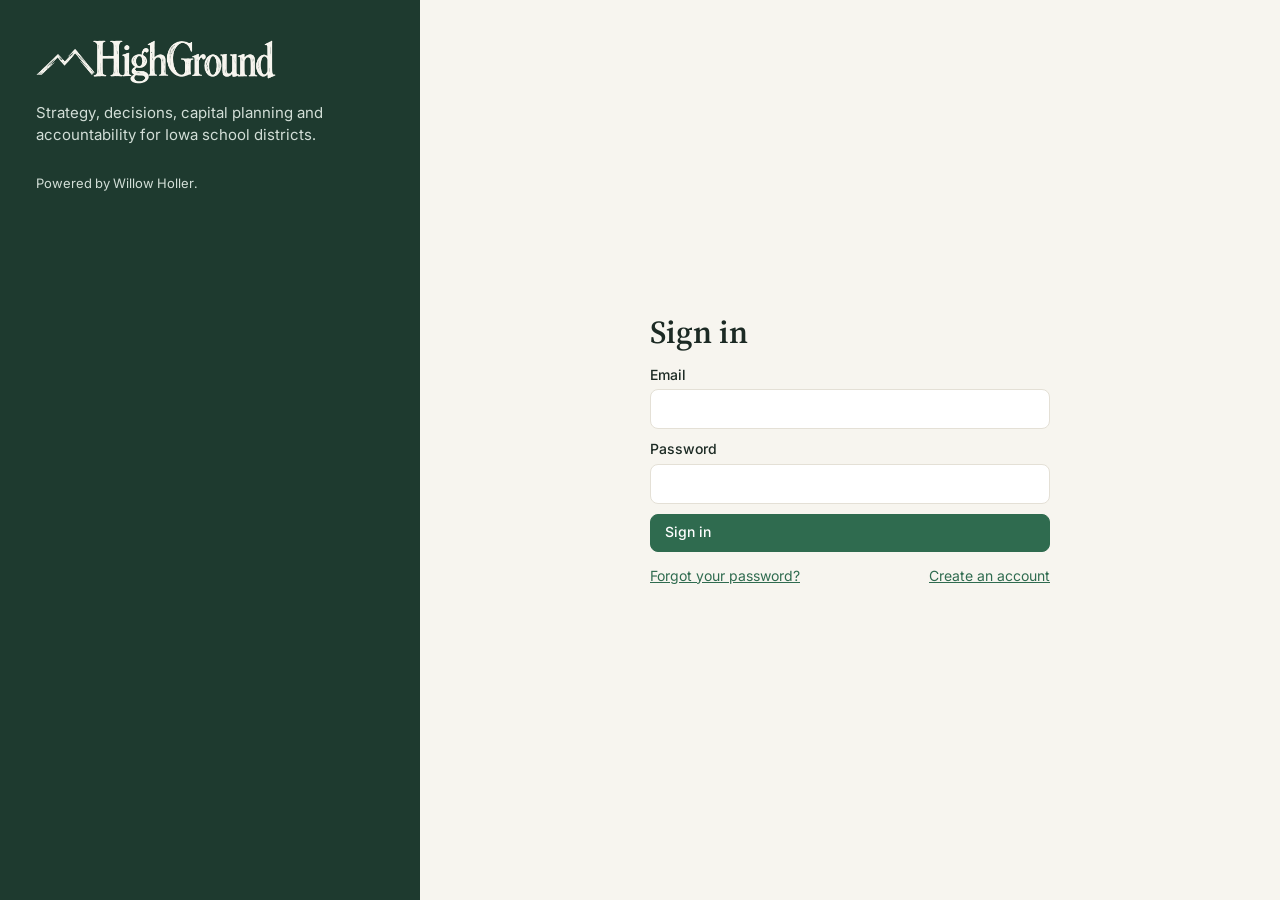
==== index.html @ 96d64010 "Add files via upload" ====
<!doctype html>
<html lang="en">
<head>
  <meta charset="utf-8">
  <meta name="viewport" content="width=device-width, initial-scale=1">
  <title>HighGround</title>
  <meta name="description" content="Strategy, decisions, capital planning and accountability for Iowa school districts.">
  <link rel="icon" href="highground-icon.png" type="image/png">
  <link rel="apple-touch-icon" href="highground-icon.png">
  <link rel="preconnect" href="https://fonts.googleapis.com">
  <link rel="preconnect" href="https://fonts.gstatic.com" crossorigin>
  <link href="https://fonts.googleapis.com/css2?family=Source+Serif+4:opsz,wght@8..60,500;8..60,600&family=Inter:wght@400;500;600;700&display=swap" rel="stylesheet">
  <link rel="stylesheet" href="styles.css">
</head>
<body>
  <div id="app"><p style="padding:32px">Loading HighGround…</p></div>
  <div id="toasts" aria-live="polite"></div>
  <noscript><p style="padding:32px">HighGround needs JavaScript turned on.</p></noscript>
  <script src="config.js"></script>
  <script src="api.js"></script>
  <script src="engine.js"></script>
  <script src="capital.js"></script>
  <script src="tax.js"></script>
  <script src="demo_data.js"></script>
  <script src="uploads.js"></script>
  <script src="gl.js"></script>
  <script src="actuals.js"></script>
  <script src="budget.js"></script>
  <script src="compare.js"></script>
  <script src="ranking.js"></script>
  <script src="direction.js"></script>
  <script src="report.js"></script>
  <script src="packet.js"></script>
  <script src="app.js"></script>
</body>
</html>
---- styles.css ----
/* HighGround — styles. Tokens follow the HighGround prototypes (04-ux). */
:root{
  --rail:#1E3A2F; --rail-active:#2E5343; --rail-text:#D2DED7;
  --page:#F7F5EF; --card:#FFFFFF; --border:#E4E0D6;
  --text:#1C2A24; --muted:#5A6660;
  --gold:#C9A24A; --action:#2F6B4F; --action-dark:#1E4A36;
  --gap:#B42318; --caution:#B54708; --caution-bg:#FFF6EA; --live:#2F6B4F; --live-bg:#EEF5F0;
  --serif:'Source Serif 4', Georgia, 'Times New Roman', serif;
  --sans:'Inter', system-ui, -apple-system, 'Segoe UI', Roboto, sans-serif;
}
*{box-sizing:border-box}
[hidden]{display:none !important}
html,body{height:100%}
body{margin:0;font-family:var(--sans);font-size:15px;line-height:1.45;color:var(--text);background:var(--page);font-feature-settings:"tnum" 1}
a{color:var(--action)} a:hover{color:var(--action-dark)}
h1,h2,h3{font-family:var(--serif);font-weight:600;margin:0}
h1{font-size:32px;line-height:1.15} h2{font-size:22px} h3{font-size:18px}
p{margin:0 0 10px;max-width:72ch}
:focus-visible{outline:3px solid var(--gold);outline-offset:2px}
button,input,select,textarea{font:inherit;color:inherit}
.muted{color:var(--muted)} .small{font-size:13px}

/* ---------- frame ---------- */
.frame{display:flex;min-height:100vh;background:linear-gradient(to right,var(--rail) 220px,var(--page) 220px)}
.rail{width:220px;flex-shrink:0;background:var(--rail);color:#E8EFEA;display:flex;flex-direction:column;gap:26px;padding:22px 12px;position:sticky;top:0;height:100vh}
.brand{display:flex;flex-direction:column;align-items:center;gap:4px;text-decoration:none}
.brand span{font-family:var(--serif);font-size:20px;font-weight:600;letter-spacing:.06em;color:#F7F5EF}
.nav{display:flex;flex-direction:column;gap:2px;font-size:14px}
.nav a{padding:9px 12px;border-radius:8px;color:var(--rail-text);text-decoration:none;display:flex;justify-content:space-between;align-items:center}
.nav a:hover{background:rgba(255,255,255,.06);color:#fff}
.nav a[aria-current="page"]{background:var(--rail-active);color:#fff;font-weight:600}
.nav .dot{width:7px;height:7px;border-radius:4px;background:var(--gold);opacity:.8}
.nav-foot{margin-top:auto}
.main{flex:1;min-width:0;display:flex;flex-direction:column}
.topbar{height:60px;display:flex;align-items:center;gap:12px;padding:0 32px;border-bottom:1px solid var(--border);background:var(--card);position:sticky;top:0;z-index:5}
.topbar .spacer{flex:1}
.chip{height:38px;padding:0 12px;border:1px solid var(--border);border-radius:8px;background:var(--card);display:flex;align-items:center;gap:8px;font-size:14px}
.chip{min-width:0}
.chip select{border:0;background:transparent;font-size:14px;max-width:260px;min-width:0;text-overflow:ellipsis}
.tile{width:22px;height:22px;border-radius:5px;color:#fff;font-size:10px;font-weight:700;display:flex;align-items:center;justify-content:center;flex-shrink:0}
a.avatar{text-decoration:none}
.avatar{width:34px;height:34px;border-radius:17px;background:var(--gold);color:var(--rail);display:flex;align-items:center;justify-content:center;font-weight:700;font-size:13px;border:0;cursor:pointer}
.content{padding:22px 32px 48px;display:flex;flex-direction:column;gap:16px;max-width:1200px}
.page-head{display:flex;align-items:flex-end;gap:16px;flex-wrap:wrap}
.page-head .lede{font-size:15px;color:var(--muted);margin-top:4px}
.page-head .right{margin-left:auto;display:flex;gap:10px;align-items:center}
.tabs{display:flex;gap:22px;border-bottom:1px solid var(--border);overflow-x:auto;overflow-y:hidden;scrollbar-width:none}
.tabs::-webkit-scrollbar{display:none}
.tabs a{padding:8px 0 10px;color:var(--muted);text-decoration:none;font-weight:500;white-space:nowrap;border-bottom:2px solid transparent;margin-bottom:-1px}
.tabs a[aria-current="page"]{color:var(--text);border-bottom-color:var(--rail);font-weight:600}

/* ---------- blocks ---------- */
.card{background:var(--card);border:1px solid var(--border);border-radius:12px;padding:18px 20px}
.card h2,.card h3{margin-bottom:8px}
.grid{display:grid;gap:14px;grid-template-columns:repeat(auto-fit,minmax(220px,1fr))}
.stat{font-family:var(--serif);font-size:30px;font-weight:600;line-height:1.1}
.row{display:flex;gap:10px;align-items:center;flex-wrap:wrap}
.stack{display:flex;flex-direction:column;gap:10px}

.badge{display:inline-flex;align-items:center;font-size:12px;font-weight:600;padding:2px 8px;border-radius:10px;border:1px solid;white-space:nowrap}
.badge.b-live{color:var(--live);border-color:var(--live);background:var(--live-bg)}
.badge.b-partial{color:#6B5A1E;border-color:var(--gold);background:#FBF5E6}
.badge.b-wip{color:var(--caution);border-color:var(--caution);background:var(--caution-bg)}

/* Work-in-progress panels: always visibly different from real content */
.wip{border:1.5px dashed var(--caution);background:var(--caution-bg);border-radius:12px;padding:16px 18px}
.wip h3{font-family:var(--sans);font-size:15px;font-weight:700;color:var(--caution);margin-bottom:6px}
.wip ul{margin:6px 0 0;padding-left:20px} .wip li{margin:3px 0}
.wip .uses{font-size:13px;color:var(--muted);margin-top:8px}

table.data{width:100%;border-collapse:collapse;font-size:14px}
table.data th{text-align:left;font-weight:600;color:var(--muted);font-size:13px;padding:8px 10px;border-bottom:1px solid var(--border)}
table.data td{padding:9px 10px;border-bottom:1px solid #EFEBE2;vertical-align:top}
table.data td.num,table.data th.num{text-align:right}
.scroll{overflow-x:auto;overflow-y:hidden}   /* sideways only: a 1–3px overflow must never add up/down arrows */
table.data select{height:32px;border:1px solid var(--border);border-radius:6px;padding:0 8px;background:#fff}
.empty{padding:18px;text-align:center;color:var(--muted)}

/* ---------- forms ---------- */
.btn{height:38px;padding:0 14px;border-radius:8px;border:1px solid var(--border);background:var(--card);cursor:pointer;font-size:14px;font-weight:500;display:inline-flex;align-items:center;gap:6px;text-decoration:none;color:var(--text)}
.btn:hover{border-color:#CFC9BB}
.btn.primary{background:var(--action);border-color:var(--action);color:#fff}
.btn.primary:hover{background:var(--action-dark)}
.btn.danger{color:var(--gap)}
.btn.small{height:30px;padding:0 10px;font-size:13px}
.btn[disabled]{opacity:.55;cursor:default}
.btn.notbuilt{border-style:dashed;color:var(--caution)}
label.field{display:flex;flex-direction:column;gap:4px;font-size:14px;font-weight:500}
.field input,.field select,.field textarea{height:40px;border:1px solid var(--border);border-radius:8px;padding:0 12px;background:#fff;font-weight:400}
.field textarea{height:auto;padding:10px 12px;min-height:80px}
.field .hint{font-weight:400;font-size:13px;color:var(--muted)}
form.stack{max-width:420px}
.inline-form{display:flex;gap:10px;flex-wrap:wrap;align-items:flex-end}
.inline-form .field{min-width:180px}

/* ---------- sign-in ---------- */
.auth{min-height:100vh;display:grid;grid-template-columns:minmax(280px,420px) 1fr}
.auth-side{background:var(--rail);color:#E8EFEA;padding:40px 36px;display:flex;flex-direction:column;gap:18px}
.auth-side p{color:var(--rail-text);max-width:34ch}
.auth-main{display:flex;align-items:center;justify-content:center;padding:32px}
.auth-card{width:100%;max-width:400px;display:flex;flex-direction:column;gap:14px}
.auth-card .links{display:flex;justify-content:space-between;font-size:14px}

/* ---------- messages ---------- */
.notice{border-radius:10px;padding:12px 14px;font-size:14px;border:1px solid var(--border);background:#fff}
.notice.error{border-color:#F1C5C0;background:#FEF3F2;color:var(--gap)}
.notice.ok{border-color:#BFD8C8;background:var(--live-bg);color:var(--action-dark)}
#toasts{position:fixed;right:18px;bottom:18px;display:flex;flex-direction:column;gap:8px;z-index:50;max-width:380px}
.toast{background:#fff;border:1px solid var(--border);border-left:5px solid var(--action);border-radius:10px;padding:12px 14px;box-shadow:0 6px 24px rgba(28,42,36,.12);font-size:14px}
.toast.error{border-left-color:var(--gap)}
.toast.notbuilt{border-left-color:var(--caution);background:var(--caution-bg)}
.toast b{display:block;margin-bottom:2px}

.demo-bar{background:#FBF5E6;border-bottom:1px solid var(--gold);color:#6B5A1E;font-size:13px;padding:6px 32px}

/* ---------- small screens ---------- */
@media (max-width: 820px){
  .frame{flex-direction:column;background:var(--page)}
  .rail{width:auto;height:auto;position:static;flex-direction:row;align-items:center;gap:12px;padding:10px 12px;overflow-x:auto;overflow-y:hidden;scrollbar-width:none}
  .rail::-webkit-scrollbar{display:none}
  .brand svg{display:none}
  .nav{flex-direction:row}
  .nav-foot{margin-top:0}
  .topbar{padding:0 14px;gap:8px}
  .topbar .notbuilt{display:none}
  .topbar .spacer{display:none}
  .chip{flex:1}
  .chip select{max-width:none;width:100%}
  .rail,.main{max-width:100vw}
  .content{padding:16px 14px 40px}
  .auth{grid-template-columns:1fr}
  .auth-side{display:none}
  h1{font-size:26px}
}
@media (prefers-reduced-motion: reduce){ *{scroll-behavior:auto!important} }

/* ---------- capital plan ---------- */
.cap-bar{justify-content:flex-start}
.tiles{grid-template-columns:repeat(auto-fit,minmax(170px,1fr))}
.tile-card .stat{font-size:26px;margin:2px 0}
.tile-card.gap{border-color:#E9C98A;background:#FDF6E7}
.tile-card.gap .stat{color:#8A5A00}
.legend{display:flex;gap:12px;flex-wrap:wrap;color:var(--muted)}
.legend i{display:inline-block;width:11px;height:11px;border-radius:2px;margin-right:5px;vertical-align:-1px}
.capchart{width:100%;min-width:560px;height:auto;display:block}
.capchart .b-lab{font:600 11px var(--sans);fill:var(--muted);text-anchor:middle}
.capchart .b-lab.warn{fill:var(--gap)}
.capchart .b-fy{font:500 11px var(--sans);fill:var(--muted);text-anchor:middle}
.b-funds{fill:#5B7FAE;background:#5B7FAE}
.b-boost{fill:#A0692A;background:#A0692A}
.b-fin{fill:#2F6B4F;background:#2F6B4F}
.b-camp{fill:#B42318;background:#B42318}
.b-over{fill:#E8A29B;background:#E8A29B}
.cap-grid{display:grid;gap:14px;grid-template-columns:minmax(0,1fr) minmax(0,1fr)}
.lever{display:flex;flex-direction:column;gap:4px;font-size:14px}
.lever span{display:flex;justify-content:space-between}
.lever input{width:100%;accent-color:var(--action)}
.ygrid{display:grid;gap:12px;grid-template-columns:repeat(auto-fill,minmax(250px,1fr))}
.ycard{padding:14px 16px}
.ycard h3{font-size:17px;margin:0}
.ycard.warn{border-color:#F1C5C0}
.gaptext{color:var(--gap);font-weight:600}
.ylist{list-style:none;margin:10px 0 0;padding:0;display:flex;flex-direction:column;gap:8px;font-size:14px}
.ylist li{display:flex;justify-content:space-between;gap:10px;border-top:1px solid #EFEBE2;padding-top:8px}
.ylist .ok{color:var(--action);font-size:12px;margin-left:4px}
.chips{display:inline-flex;gap:4px;flex-wrap:wrap;margin-left:4px}
.fchip{font-size:11px;font-weight:600;padding:1px 6px;border-radius:8px;color:#fff;white-space:nowrap}
.f-save{background:#3E6190}.f-ppel{background:#2F6B4F}.f-vppel{background:#6A4C93}.f-grants{background:#8A6D1E}.f-boost{background:#A0692A}.f-camp{background:#B42318}
@media (max-width: 820px){ .cap-grid{grid-template-columns:1fr} }

/* ---------- starting numbers ---------- */
form.stack.setup{max-width:none}
.setup .fgrid{display:grid;gap:12px 16px;grid-template-columns:repeat(auto-fill,minmax(230px,1fr));align-items:start}
.setup .fgrid > label.row{align-self:center}
table.debt input,table.debt select{height:34px;border:1px solid var(--border);border-radius:6px;padding:0 8px;background:#fff;width:100%;min-width:90px}
input:disabled,select:disabled{background:#F4F2EC;color:var(--muted)}

.notice.warn{border-color:#F3D9A4;background:#FFF8E8;color:#6B4A00}

/* ---------- dialogs and the project editor ---------- */
.modal-back{position:fixed;inset:0;background:rgba(28,42,36,.45);display:flex;align-items:flex-start;justify-content:center;padding:40px 16px;overflow-y:auto;z-index:40}
.modal{background:var(--card);border-radius:14px;padding:22px 24px;width:100%;max-width:980px;box-shadow:0 20px 60px rgba(0,0,0,.25)}
.modal form.stack{max-width:none}
.modal .fgrid{display:grid;gap:12px 16px;grid-template-columns:repeat(auto-fill,minmax(210px,1fr))}
table.phases input,table.phases select{height:34px;border:1px solid var(--border);border-radius:6px;padding:0 8px;background:#fff}
table.phases td{vertical-align:middle}
table.phases input[name=cost],table.phases input[name=actual]{width:120px}
[data-srcs]{display:flex;flex-direction:column;gap:4px;margin-bottom:4px;min-width:260px}
.src{display:flex;align-items:center;gap:6px}
.src input[name=pct]{width:64px}
[data-srcs]:not(.multi) [data-action=removeFund]{visibility:hidden}
table.phases input[name=label]{width:170px}
.addto{border-top:1px solid var(--border);padding-top:14px;margin-top:4px}
table.phases input[name=actual]{display:block;margin-top:4px}
.ylist a{color:var(--text);text-decoration:underline;text-decoration-color:#C9C3B5;text-underline-offset:3px}
.ylist a:hover{text-decoration-color:var(--action)}

.fundcard h3{margin-bottom:4px}
.fundcard p.small{max-width:90ch}

/* ---------- scenario comparison ---------- */
table.cmp th[scope=row]{text-align:left;font-weight:500;color:var(--text);white-space:nowrap}
table.cmp tr.strong th,table.cmp tr.strong td{background:#FBF7EE}
table.cmp td.asks{text-align:left;min-width:220px;font-size:13px}
table.cmp td.asks ul{margin:0;padding-left:16px}
table.cmp td.asks li{margin:2px 0}

/* ---------- initiatives ---------- */
.pipeline{display:flex;gap:6px;flex-wrap:wrap}
.pipe{border:1px solid var(--border);background:var(--card);border-radius:18px;padding:6px 12px;font-size:13px;cursor:pointer;color:var(--text)}
.pipe b{margin-left:4px}
.pipe.on{background:var(--rail);border-color:var(--rail);color:#fff}
.st{font-size:12px;font-weight:600;padding:2px 8px;border-radius:10px;border:1px solid var(--border);white-space:nowrap}
.st-approved,.st-underway{color:var(--action);border-color:#BFD8C8;background:var(--live-bg)}
.st-done{color:#fff;background:var(--action);border-color:var(--action)}
.st-deferred,.st-declined{color:var(--muted);background:#F1EFEA}
.st-idea,.st-proposed,.st-analysis{color:#6B5A1E;border-color:#E6D7A8;background:#FBF5E6}
table.phases select{max-width:160px}

/* ---------- logos ---------- */
.logo-img{display:block;height:auto}
.rail .logo-img{width:170px;max-width:100%}
.brand{align-items:center}
.auth-brand{align-items:flex-start}
.auth-brand .logo-img{width:240px}
.pub-brand{flex-direction:row;align-items:center;gap:12px}
.pub-brand .logo-img{width:180px}
.pub-brand > span.small{color:var(--muted);font-family:var(--sans);font-size:13px;font-weight:400;letter-spacing:0}
@media (max-width: 820px){ .rail .brand{flex-shrink:0} .rail .logo-img{width:112px} .pub-brand .small{display:none} }

.costs-box{border-top:1px solid var(--border);padding-top:14px;display:flex;flex-direction:column;gap:12px}

/* ---------- ranking ---------- */
table.ranktable tr.below td{background:#FBF8F2}
table.ranktable tr.fline td{background:#FDECEA;color:var(--gap);font-weight:700;text-align:center;border-top:2px solid var(--gap);border-bottom:2px solid var(--gap);font-size:13px}
table.ranktable td.moves{white-space:nowrap}
table.ranktable td.moves .btn{min-width:30px;justify-content:center;margin-left:2px}
table.ranktable select{max-width:150px}
ul.flags{margin:6px 0;padding-left:20px} ul.flags li{margin:4px 0}

/* ---------- starting-number checks ---------- */
.card.checks{border-left:4px solid #C9A24A;background:#FFFCF4}
.card.checks ul{margin:6px 0;padding-left:20px}
.card.checks li{margin:5px 0}
.card.checks ul.warn li{color:#6B4A00}
.card.checks ul.tip li{color:var(--muted)}

/* ---------- capital plan filters and table ---------- */
.capfilters{gap:10px;align-items:center;margin:4px 0 2px}
.seg{display:inline-flex}
.seg .btn{border-radius:0}
.seg .btn:first-child{border-radius:8px 0 0 8px}
.seg .btn:last-child{border-radius:0 8px 8px 0;margin-left:-1px}
.seg .btn.on{background:var(--rail);color:#fff;border-color:var(--rail)}
.capsearch{height:38px;border:1px solid var(--border);border-radius:8px;padding:0 10px;min-width:200px;background:#fff;font:inherit}
table.captable td{vertical-align:top}
table.captable tfoot th{border-top:2px solid var(--text);text-align:left}
table.captable tfoot th.num{text-align:right}

/* ---------- district logo ---------- */
.tile.logo{background:#fff;border:1px solid var(--border);padding:2px;overflow:hidden}
.tile.logo img{width:100%;height:100%;object-fit:contain;display:block}
.tile.big{width:64px;height:64px;font-size:22px;border-radius:12px}
.logo-preview{width:96px;height:96px;object-fit:contain;border:1px solid var(--border);border-radius:12px;background:#fff;padding:6px}
.pub-dlogo{height:40px;width:auto;max-width:120px;object-fit:contain;margin-right:6px}

table.glmap select{max-width:150px}
table.glmap code{font-size:12px;white-space:nowrap}
details summary{cursor:pointer;font-weight:600;margin-top:10px}
details.glgroup{border:1px solid var(--border);border-radius:8px;padding:6px 12px;margin:8px 0;background:#fff}
details.glgroup summary{margin:4px 0}

table.pitable tr.pidetail > td{background:#FBF9F4}
table.pitable input[type=date]{height:32px}
table.pitable input[name=actual]{width:110px;height:32px}

/* ---------- budget vs. actual ---------- */
.ubar{display:inline-block;position:relative;width:120px;height:8px;background:#ECE8DD;border-radius:4px;vertical-align:middle;margin-top:6px}
.ubar i{position:absolute;left:0;top:0;bottom:0;background:var(--action);border-radius:4px}
.ubar i.hot{background:#C27A00}
.ubar b{position:absolute;top:-3px;width:2px;height:14px;background:var(--text)}
table.batable td{vertical-align:middle}

/* ---------- board report, on screen and printed ---------- */
.report{display:flex;flex-direction:column;gap:14px}
.report .rhead h2{margin:2px 0}
.report ul{margin:6px 0;padding-left:20px}
.report li{margin:4px 0}
@media print{
  .rail,.topbar,.tabs,.page-head,.noprint,#toasts{display:none !important}
  body,.main,.content{background:#fff !important}
  .card{box-shadow:none !important;break-inside:avoid;border-color:#ccc}
  .report{gap:8px}
  .scroll{overflow:visible}
  a{color:inherit;text-decoration:none}
}

/* ---------- community page ---------- */
.pubhead{display:flex;align-items:center;gap:16px;background:var(--card);border:1px solid var(--border);border-radius:12px;padding:18px 20px}
.pubhead h1{margin:0}
.pub-dlogo-lg{height:64px;width:auto;border-radius:8px}
.pub-mono{display:inline-flex;align-items:center;justify-content:center;width:56px;height:56px;border-radius:12px;color:#fff;font-weight:700;font-size:18px;flex-shrink:0}
.pubnote p{margin:0 0 8px;font-size:16px}
.pubpreview{border:1px dashed var(--border);border-radius:12px;padding:14px;background:var(--bg);max-height:70vh;overflow:auto}

/* ---------- direction ---------- */
.prio .pgrid{display:grid;grid-template-columns:repeat(auto-fit,minmax(220px,1fr));gap:16px;margin-top:6px}
.prio ul{margin:4px 0;padding-left:18px}.prio li{margin:3px 0}
.st-declined-red{color:#fff;background:#B42318;border-color:#B42318}
.st-owed{color:#8A5A00;background:#FDF6E7;border-color:#E9C98A}
.spark{vertical-align:middle;margin-left:6px}
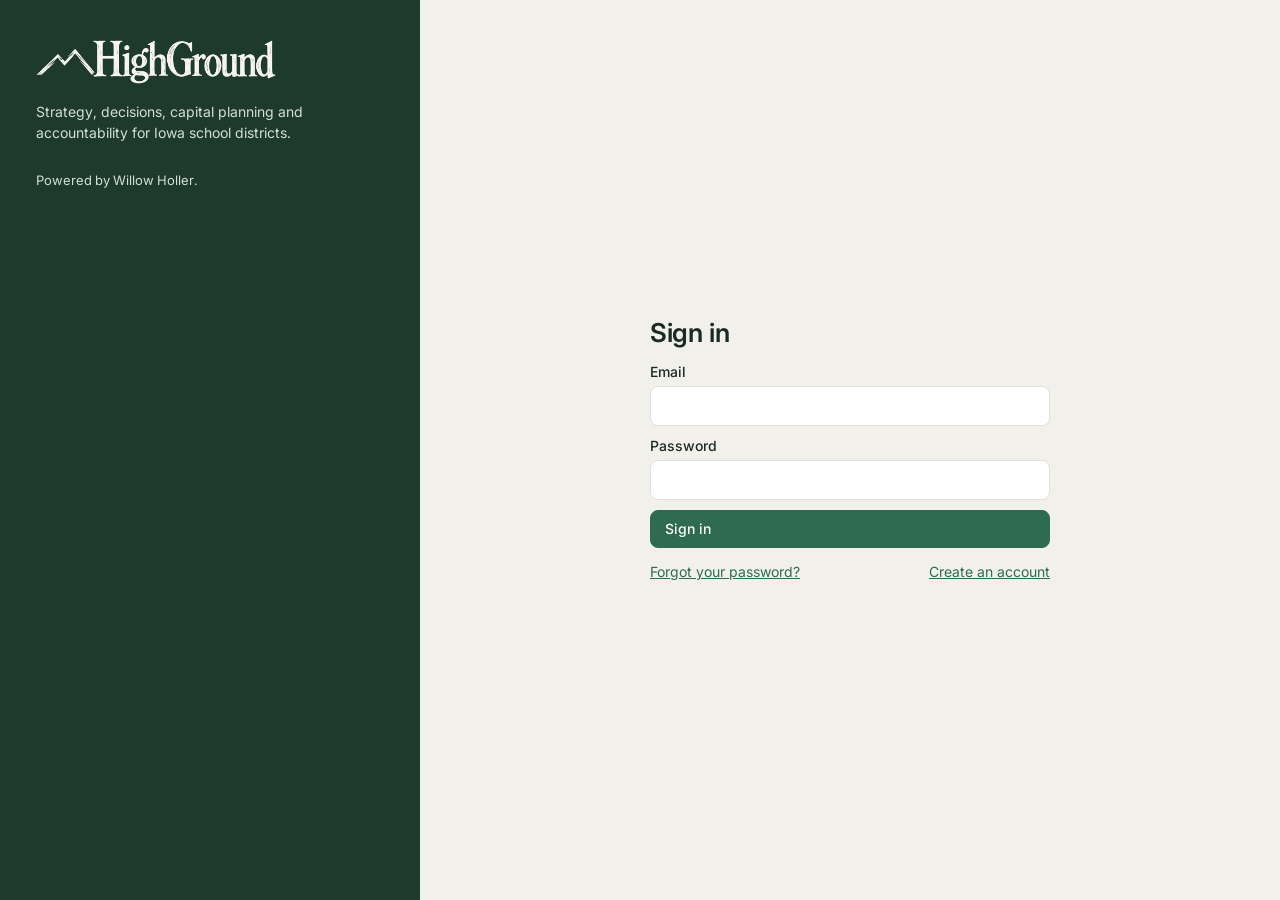
==== commit c9e5bd22: "Add files via upload" ====
--- a/index.html
+++ b/index.html
@@ -6,7 +6,12 @@
   <title>HighGround</title>
   <meta name="description" content="Strategy, decisions, capital planning and accountability for Iowa school districts.">
   <link rel="icon" href="highground-icon.png" type="image/png">
-  <link rel="apple-touch-icon" href="highground-icon.png">
+  <!-- its own home-screen app: the HighGround mark and name, separate from willowholler.com -->
+  <link rel="apple-touch-icon" href="apple-touch-icon.png">
+  <link rel="manifest" href="manifest.webmanifest">
+  <meta name="apple-mobile-web-app-title" content="HighGround">
+  <meta name="application-name" content="HighGround">
+  <meta name="theme-color" content="#1E3A2F">
   <link rel="preconnect" href="https://fonts.googleapis.com">
   <link rel="preconnect" href="https://fonts.gstatic.com" crossorigin>
   <link href="https://fonts.googleapis.com/css2?family=Source+Serif+4:opsz,wght@8..60,500;8..60,600&family=Inter:wght@400;500;600;700&display=swap" rel="stylesheet">
@@ -28,9 +33,15 @@
   <script src="budget.js"></script>
   <script src="compare.js"></script>
   <script src="ranking.js"></script>
+  <script src="suggest.js"></script>
+  <script src="schedule.js"></script>
   <script src="direction.js"></script>
+  <script src="gf.js"></script>
   <script src="report.js"></script>
   <script src="packet.js"></script>
+  <script src="peers.js"></script>
+  <script src="register.js"></script>
+  <script src="plan.js"></script>
   <script src="app.js"></script>
 </body>
 </html>
--- a/styles.css
+++ b/styles.css
@@ -1,65 +1,154 @@
+html{-webkit-text-size-adjust:100%;text-size-adjust:100%}
 /* HighGround — styles. Tokens follow the HighGround prototypes (04-ux). */
 :root{
   --rail:#1E3A2F; --rail-active:#2E5343; --rail-text:#D2DED7;
-  --page:#F7F5EF; --card:#FFFFFF; --border:#E4E0D6;
+  --page:#F1F0EB; --card:#FFFFFF; --border:#E3E1DA; --side:#F8F7F3; --hover:#ECEDE8; --sel:#E5E9E5; --line:#EEECE6;
+  --a-home:#1E3A2F; --a-plan:#3D6787; --a-money:#2F6B4F; --a-track:#A97F22; --a-share:#7D5A78; --a-settings:#6B7570; --a-help:#6B7570; --a-set:#6B7570;
   --text:#1C2A24; --muted:#5A6660;
   --gold:#C9A24A; --action:#2F6B4F; --action-dark:#1E4A36;
-  --gap:#B42318; --caution:#B54708; --caution-bg:#FFF6EA; --live:#2F6B4F; --live-bg:#EEF5F0;
+  --gap:#B42318; --caution:#C2410C; --caution-bg:#FFF7ED; --live:#2F6B4F; --live-bg:#EEF5F0;
   --serif:'Source Serif 4', Georgia, 'Times New Roman', serif;
   --sans:'Inter', system-ui, -apple-system, 'Segoe UI', Roboto, sans-serif;
 }
 *{box-sizing:border-box}
 [hidden]{display:none !important}
 html,body{height:100%}
-body{margin:0;font-family:var(--sans);font-size:15px;line-height:1.45;color:var(--text);background:var(--page);font-feature-settings:"tnum" 1}
+body{margin:0;font-family:var(--sans);font-size:14px;line-height:1.45;color:var(--text);background:var(--page);font-feature-settings:"tnum" 1}
 a{color:var(--action)} a:hover{color:var(--action-dark)}
-h1,h2,h3{font-family:var(--serif);font-weight:600;margin:0}
-h1{font-size:32px;line-height:1.15} h2{font-size:22px} h3{font-size:18px}
-p{margin:0 0 10px;max-width:72ch}
+h1,h2,h3{font-family:var(--sans);font-weight:600;letter-spacing:-.012em;margin:0}
+h1{font-size:26px;line-height:1.15} h2{font-size:18px} h3{font-size:15.5px}
+p{margin:0 0 10px}
 :focus-visible{outline:3px solid var(--gold);outline-offset:2px}
 button,input,select,textarea{font:inherit;color:inherit}
 .muted{color:var(--muted)} .small{font-size:13px}
 
-/* ---------- frame ---------- */
-.frame{display:flex;min-height:100vh;background:linear-gradient(to right,var(--rail) 220px,var(--page) 220px)}
-.rail{width:220px;flex-shrink:0;background:var(--rail);color:#E8EFEA;display:flex;flex-direction:column;gap:26px;padding:22px 12px;position:sticky;top:0;height:100vh}
-.brand{display:flex;flex-direction:column;align-items:center;gap:4px;text-decoration:none}
-.brand span{font-family:var(--serif);font-size:20px;font-weight:600;letter-spacing:.06em;color:#F7F5EF}
-.nav{display:flex;flex-direction:column;gap:2px;font-size:14px}
-.nav a{padding:9px 12px;border-radius:8px;color:var(--rail-text);text-decoration:none;display:flex;justify-content:space-between;align-items:center}
-.nav a:hover{background:rgba(255,255,255,.06);color:#fff}
-.nav a[aria-current="page"]{background:var(--rail-active);color:#fff;font-weight:600}
-.nav .dot{width:7px;height:7px;border-radius:4px;background:var(--gold);opacity:.8}
-.nav-foot{margin-top:auto}
-.main{flex:1;min-width:0;display:flex;flex-direction:column}
-.topbar{height:60px;display:flex;align-items:center;gap:12px;padding:0 32px;border-bottom:1px solid var(--border);background:var(--card);position:sticky;top:0;z-index:5}
-.topbar .spacer{flex:1}
-.chip{height:38px;padding:0 12px;border:1px solid var(--border);border-radius:8px;background:var(--card);display:flex;align-items:center;gap:8px;font-size:14px}
-.chip{min-width:0}
+/* ---------- frame: dark green top bar, light side menu (Home + four areas, each with its colour), page on warm grey ---------- */
+.frame{display:grid;grid-template-columns:232px minmax(0,1fr);grid-template-rows:62px minmax(0,1fr);min-height:calc(100vh / var(--z, 1));zoom:var(--z, 1);background:linear-gradient(to right,var(--side) 231px,var(--border) 231px,var(--border) 232px,var(--page) 232px)}
+.frame>.topbar{grid-column:1/-1;grid-row:1;position:sticky;top:0;z-index:30;height:62px;display:flex;align-items:center;gap:10px;padding:0 16px 0 12px;background:var(--rail);color:#F3EFE4;border:0}
+.frame>.topbar .spacer{flex:1}
+.frame>.topbar .brand{display:flex;align-items:center;flex-direction:row;padding:0 10px 0 4px;width:180px;flex-shrink:0}
+.frame>.topbar .brand .logo-img{width:136px}
+.panelbtn,.helpbtn{border:0;background:transparent;width:34px;height:34px;border-radius:7px;color:var(--rail-text);display:inline-grid;place-items:center;cursor:pointer;flex-shrink:0}
+.panelbtn:hover,.helpbtn:hover{background:rgba(255,255,255,.09);color:#fff}
+.frame>.topbar .demo-bar{background:var(--gold);color:#2B1F05;border:0;border-radius:5px;padding:3px 8px;font-size:12px;font-weight:600;white-space:nowrap}
+.rail{grid-column:1;grid-row:2;position:sticky;top:62px;height:calc(100vh / var(--z, 1) - 62px);background:var(--side);border-right:1px solid var(--border);color:var(--text);overflow-y:auto;overflow-x:hidden}
+.rail-menu{display:flex;flex-direction:column;gap:6px;min-height:100%;padding:10px 8px 8px}
+.org{display:flex;align-items:center;gap:8px;padding:4px 6px 10px;flex-wrap:wrap;border-bottom:1px solid var(--border);margin-bottom:4px}
+.org .tile{width:28px;height:28px;border-radius:7px;font-size:11px}
+.org-tx{display:flex;flex-direction:column;min-width:0;flex:1}
+.org-tx b{font-size:13.5px;font-weight:600;line-height:1.25;overflow:hidden;text-overflow:ellipsis;white-space:nowrap}
+.org-tx small{font-size:12px;color:var(--muted)}
+.org.lg{display:block;text-align:center;padding:14px 6px 12px}
+.org.lg .org-switch{display:block;margin-top:14px}
+.org>*{min-width:0}
+/* any shape fits: a wide wordmark fills the width (up to 64px tall), a square badge or tall crest stands up to 72px tall */
+.org-logo{display:block;width:auto;height:auto;max-width:100%;max-height:72px;object-fit:contain;margin:0 auto}
+
+.org.lg .rm{display:none}
+.org-switch{width:100%}
+.org-switch select{width:100%;height:28px;border:1px solid var(--border);border-radius:6px;background:var(--card);font-size:13px;padding:0 6px;color:var(--muted);cursor:pointer}
+.nav{display:flex;flex-direction:column;gap:1px;font-size:14px}
+.nav .lbl{font-size:11.5px;font-weight:500;color:var(--muted);padding:6px 8px 2px}
+.nav a{color:inherit;text-decoration:none}
+.it{display:flex;align-items:center;gap:10px;height:32px;padding:0 8px;border-radius:7px;color:var(--muted)!important;font-size:14px;text-decoration:none;--ac:var(--a-set)}
+.it:hover{background:var(--hover);color:var(--text)!important}
+.it .sq{width:22px;height:22px;border-radius:6px;display:grid;place-items:center;color:var(--ac);flex-shrink:0}
+.it.on{color:var(--text)!important;font-weight:600}
+.it.on .sq{background:var(--ac);color:#fff}
+.it .chev{margin-left:auto;color:var(--muted);display:grid;transition:transform .15s}
+.grp.open>.it .chev{transform:rotate(90deg)}
+.grp.hot>.it{background:var(--hover);color:var(--text)!important}
+.it .tx{min-width:0;overflow:hidden;text-overflow:ellipsis;white-space:nowrap}
+[data-area=home]{--ac:var(--a-home)} [data-area=plan]{--ac:var(--a-plan)} [data-area=money]{--ac:var(--a-money)} [data-area=track]{--ac:var(--a-track)}
+[data-area=share]{--ac:var(--a-share)} [data-area=settings],[data-area=help],[data-area=set],[data-area=staff]{--ac:var(--a-set)}
+.kids{display:none;margin:1px 0 4px 18px;padding-left:12px;border-left:1px solid var(--border)}
+.grp.open .kids{display:block}
+.kids a{display:flex;align-items:center;min-height:28px;padding:0 8px;border-radius:6px;color:var(--muted);font-size:13.5px}
+.kids a:hover{background:var(--hover);color:var(--text)}
+.kids a[aria-current="page"]{background:var(--sel);color:var(--text);font-weight:600}
+.nav-foot{margin-top:auto;border-top:1px solid var(--border);padding-top:6px}
+.userbox{position:relative;border-top:1px solid var(--border);margin-top:4px;padding-top:4px}
+.user{display:flex;align-items:center;gap:10px;width:100%;padding:6px 8px;border:0;border-radius:8px;background:transparent;text-align:left;cursor:pointer;font:inherit;color:var(--text)}
+.user:hover{background:var(--hover)}
+.user .avatar{width:26px;height:26px;border-radius:50%;font-size:11px;flex-shrink:0}
+.user .tx{flex:1;min-width:0;display:flex;flex-direction:column}
+.user b{font-weight:500;font-size:13.5px;overflow:hidden;text-overflow:ellipsis;white-space:nowrap}
+.user small{font-size:11.5px;color:var(--muted)}
+.user .chev{color:var(--muted);display:grid}
+.umenu{position:absolute;left:4px;right:4px;bottom:calc(100% + 6px);z-index:40;background:var(--card);border:1px solid var(--border);border-radius:10px;box-shadow:0 12px 32px rgba(16,24,20,.16);padding:6px}
+.umenu .uh{padding:8px 10px 10px;border-bottom:1px solid var(--border);margin-bottom:6px;display:flex;flex-direction:column}
+.umenu .uh small{color:var(--muted);font-size:12px;overflow:hidden;text-overflow:ellipsis}
+.umenu a,.umenu button{display:flex;align-items:center;gap:10px;width:100%;min-height:36px;padding:0 10px;border:0;border-radius:6px;background:transparent;font:inherit;font-size:14px;color:var(--text);text-decoration:none;text-align:left;cursor:pointer;white-space:nowrap}
+.umenu a:hover,.umenu button:hover{background:var(--hover)}
+.umenu button small{margin-left:auto;font-size:11.5px;color:var(--muted)}
+.umenu hr{border:0;border-top:1px solid var(--border);margin:6px 0}
+.menu-btn{display:none}
+.fly{position:fixed;z-index:60;min-width:210px;background:var(--card);border:1px solid var(--border);border-radius:9px;box-shadow:0 10px 30px rgba(16,24,20,.14),0 2px 6px rgba(16,24,20,.06);padding:6px}
+.fly .fh{display:flex;align-items:center;gap:8px;font-size:12px;font-weight:500;color:var(--muted);padding:4px 8px 6px}
+.fly .fh i{width:8px;height:8px;border-radius:2px;background:var(--ac)}
+.fly a{display:flex;align-items:center;min-height:32px;padding:0 10px;border-radius:6px;color:var(--text);font-size:14px;text-decoration:none}
+.fly a:hover,.fly a:focus-visible{background:var(--hover)}
+.fly a[aria-current="page"]{font-weight:600}
+/* collapsed: a slim strip of icons; each area's screens show beside it on hover */
+@media (min-width: 821px){
+  .frame.rail-collapsed{grid-template-columns:60px minmax(0,1fr);background:linear-gradient(to right,var(--side) 59px,var(--border) 59px,var(--border) 60px,var(--page) 60px)}
+  .rail-collapsed .rail-menu{padding:10px 8px}
+  .rail-collapsed .it{padding:0 11px}
+  .rail-collapsed :is(.it .tx,.it .chev,.kids,.nav .lbl,.org-tx,.org-switch,.user .tx,.user .chev){display:none}
+  .rail-collapsed .org{justify-content:center;padding:6px 0}
+  .rail-collapsed .org.lg .org-logo{display:none}
+  .rail-collapsed .org.lg{display:flex;justify-content:center;padding:6px 0 10px}
+  .rail-collapsed .org.lg .rm{display:grid;margin:0 auto}
+  .rail-collapsed .user{padding:6px 9px}
+  .rail-collapsed .umenu{left:4px;right:auto;width:260px}
+}
+.main{grid-column:2;grid-row:2;min-width:0;display:flex;flex-direction:column}
+.content{padding:18px 28px 48px;display:flex;flex-direction:column;gap:14px;max-width:1240px;width:100%;box-sizing:border-box;--ac:var(--a-home)}
+.preview-bar{display:flex;align-items:center;gap:12px;flex-wrap:wrap;background:var(--caution-bg);color:var(--caution);border:1px solid #FDBA74;border-radius:8px;padding:8px 14px;font-size:14px;font-weight:500}
+.preview-bar .btn{margin-left:auto}
+.page-head{display:flex;align-items:flex-end;gap:16px;flex-wrap:wrap}
+.page-head h1{font-size:21px;line-height:1.25}
+.page-head .lede{font-size:13.5px;color:var(--muted);margin-top:4px}
+.page-head .right{margin-left:auto;display:flex;gap:10px;align-items:center}
+.crumb{display:flex;align-items:center;gap:6px;font-size:13px;color:var(--muted);margin-bottom:4px}
+.crumb .dot{width:8px;height:8px;border-radius:2px;background:var(--ac)}
+.crumb a{color:var(--muted);text-decoration:none} .crumb a:hover{color:var(--text);text-decoration:underline}
+.chip{height:38px;padding:0 12px;border:1px solid var(--border);border-radius:8px;background:var(--card);display:flex;align-items:center;gap:8px;font-size:14px;min-width:0}
 .chip select{border:0;background:transparent;font-size:14px;max-width:260px;min-width:0;text-overflow:ellipsis}
 .tile{width:22px;height:22px;border-radius:5px;color:#fff;font-size:10px;font-weight:700;display:flex;align-items:center;justify-content:center;flex-shrink:0}
 a.avatar{text-decoration:none}
 .avatar{width:34px;height:34px;border-radius:17px;background:var(--gold);color:var(--rail);display:flex;align-items:center;justify-content:center;font-weight:700;font-size:13px;border:0;cursor:pointer}
-.content{padding:22px 32px 48px;display:flex;flex-direction:column;gap:16px;max-width:1200px}
-.page-head{display:flex;align-items:flex-end;gap:16px;flex-wrap:wrap}
-.page-head .lede{font-size:15px;color:var(--muted);margin-top:4px}
-.page-head .right{margin-left:auto;display:flex;gap:10px;align-items:center}
-.tabs{display:flex;gap:22px;border-bottom:1px solid var(--border);overflow-x:auto;overflow-y:hidden;scrollbar-width:none}
-.tabs::-webkit-scrollbar{display:none}
-.tabs a{padding:8px 0 10px;color:var(--muted);text-decoration:none;font-weight:500;white-space:nowrap;border-bottom:2px solid transparent;margin-bottom:-1px}
-.tabs a[aria-current="page"]{color:var(--text);border-bottom-color:var(--rail);font-weight:600}
+/* on a computer the menu lists each area's screens, so the row of tabs shows only on phones */
+.tabs{display:none;gap:4px;flex-wrap:wrap}
+.tabs a{padding:6px 11px;border-radius:7px;color:var(--muted);text-decoration:none;font-size:14px;white-space:nowrap}
+.tabs a[aria-current="page"]{background:var(--sel);color:var(--text);font-weight:600}
+.sr-only{position:absolute;width:1px;height:1px;padding:0;margin:-1px;overflow:hidden;clip:rect(0,0,0,0);white-space:nowrap;border:0}
+/* the public page keeps a plain white bar */
+.main:not(.frame .main){display:flex}
+body>#app>.main{grid-column:auto}
+.topbar:not(.frame>.topbar){height:60px;display:flex;align-items:center;gap:12px;padding:0 32px;border-bottom:1px solid var(--border);background:var(--card)}
+.topbar:not(.frame>.topbar) .spacer{flex:1}
+@media print{ .frame{display:block} .main{display:block} }
+.scen-top{display:flex;min-width:0}
+.scen-top .ctl{display:flex;align-items:center;gap:6px;height:34px;padding:0 10px;border:1px solid rgba(255,255,255,.14);border-radius:7px;background:rgba(255,255,255,.06);font-size:13px;color:var(--rail-text);white-space:nowrap;min-width:0}
+.scen-top select{border:0;background:transparent;color:#fff;font:inherit;font-weight:500;max-width:240px;min-width:0;cursor:pointer;text-overflow:ellipsis}
+.scen-top select option{color:var(--text);background:#fff}
+.scen-top .ctl.ro b{color:#fff;font-weight:500;overflow:hidden;text-overflow:ellipsis}
+.viewswitch .btn{height:34px}
+.viewswitch .btn.on{background:var(--a-plan);border-color:var(--a-plan);color:#fff}
+@media (max-width: 1180px){ .frame>.topbar .demo-bar{display:none} .frame>.topbar .brand{width:auto} .scen-top select{max-width:160px} }
 
 /* ---------- blocks ---------- */
-.card{background:var(--card);border:1px solid var(--border);border-radius:12px;padding:18px 20px}
+.card{background:var(--card);border:1px solid var(--border);border-radius:10px;padding:14px 16px}
 .card h2,.card h3{margin-bottom:8px}
 .grid{display:grid;gap:14px;grid-template-columns:repeat(auto-fit,minmax(220px,1fr))}
-.stat{font-family:var(--serif);font-size:30px;font-weight:600;line-height:1.1}
+.stat{font-family:var(--sans);font-size:21px;font-weight:600;letter-spacing:-.02em;line-height:1.15}
 .row{display:flex;gap:10px;align-items:center;flex-wrap:wrap}
 .stack{display:flex;flex-direction:column;gap:10px}
 
 .badge{display:inline-flex;align-items:center;font-size:12px;font-weight:600;padding:2px 8px;border-radius:10px;border:1px solid;white-space:nowrap}
 .badge.b-live{color:var(--live);border-color:var(--live);background:var(--live-bg)}
-.badge.b-partial{color:#6B5A1E;border-color:var(--gold);background:#FBF5E6}
+.badge.b-partial{color:#3E6190;border-color:#C7D5E8;background:#EEF3F8}
 .badge.b-wip{color:var(--caution);border-color:var(--caution);background:var(--caution-bg)}
 
 /* Work-in-progress panels: always visibly different from real content */
@@ -89,12 +178,21 @@
 .field input,.field select,.field textarea{height:40px;border:1px solid var(--border);border-radius:8px;padding:0 12px;background:#fff;font-weight:400}
 .field textarea{height:auto;padding:10px 12px;min-height:80px}
 .field .hint{font-weight:400;font-size:13px;color:var(--muted)}
+div.field.ongoing-field{display:flex;flex-direction:column;gap:4px;font-size:14px;font-weight:500;grid-column:span 2}
+@media (max-width: 620px){ div.field.ongoing-field{grid-column:auto} }
+.ong-in{display:flex;align-items:center;gap:6px;flex-wrap:wrap}
+.ong-in input{flex:1 1 120px;min-width:100px}
+.ong-in select{flex:0 1 auto}
+.ong-unit{font-weight:600;color:var(--muted);min-width:12px;text-align:center}
+.field input.prefilled{background:#FFF8E6;border-color:#C9A24A}
+.field .hint.ok-hint{color:#0E6A80}
 form.stack{max-width:420px}
 .inline-form{display:flex;gap:10px;flex-wrap:wrap;align-items:flex-end}
 .inline-form .field{min-width:180px}
 
 /* ---------- sign-in ---------- */
-.auth{min-height:100vh;display:grid;grid-template-columns:minmax(280px,420px) 1fr}
+.auth{min-height:100vh;min-height:100dvh;display:grid;grid-template-columns:minmax(280px,420px) 1fr}
+.auth-mobile-brand{display:none}
 .auth-side{background:var(--rail);color:#E8EFEA;padding:40px 36px;display:flex;flex-direction:column;gap:18px}
 .auth-side p{color:var(--rail-text);max-width:34ch}
 .auth-main{display:flex;align-items:center;justify-content:center;padding:32px}
@@ -102,34 +200,88 @@
 .auth-card .links{display:flex;justify-content:space-between;font-size:14px}
 
 /* ---------- messages ---------- */
-.notice{border-radius:10px;padding:12px 14px;font-size:14px;border:1px solid var(--border);background:#fff}
-.notice.error{border-color:#F1C5C0;background:#FEF3F2;color:var(--gap)}
+/* messages on a page, one look each: info (slate), warn (amber), error (red), ok (green). Compact, tinted, with an icon;
+   explanations that aren't news go in .fineprint (small grey text, no box) */
+.notice{position:relative;border-radius:8px;padding:8px 12px 8px 36px;font-size:13.5px;line-height:1.45;border:1px solid #D6E0EA;background:#EEF3F8;color:#22394F}
+.notice::before{content:"";position:absolute;left:11px;top:9px;width:16px;height:16px;background:url("data:image/svg+xml,%3Csvg xmlns='http://www.w3.org/2000/svg' viewBox='0 0 24 24' fill='none' stroke='%233D6787' stroke-width='2' stroke-linecap='round' stroke-linejoin='round'%3E%3Ccircle cx='12' cy='12' r='9'/%3E%3Cpath d='M12 11v5M12 8h.01'/%3E%3C/svg%3E") no-repeat center/16px}
+.notice.warn::before{background-image:url("data:image/svg+xml,%3Csvg xmlns='http://www.w3.org/2000/svg' viewBox='0 0 24 24' fill='none' stroke='%23A15C07' stroke-width='2' stroke-linecap='round' stroke-linejoin='round'%3E%3Cpath d='M12 4 2.5 20h19z'/%3E%3Cpath d='M12 10v4M12 17h.01'/%3E%3C/svg%3E")}
+.notice.error::before{background-image:url("data:image/svg+xml,%3Csvg xmlns='http://www.w3.org/2000/svg' viewBox='0 0 24 24' fill='none' stroke='%23B42318' stroke-width='2' stroke-linecap='round' stroke-linejoin='round'%3E%3Ccircle cx='12' cy='12' r='9'/%3E%3Cpath d='M12 7v6M12 16h.01'/%3E%3C/svg%3E")}
+.notice.ok::before{background-image:url("data:image/svg+xml,%3Csvg xmlns='http://www.w3.org/2000/svg' viewBox='0 0 24 24' fill='none' stroke='%232F6B4F' stroke-width='2' stroke-linecap='round' stroke-linejoin='round'%3E%3Ccircle cx='12' cy='12' r='9'/%3E%3Cpath d='m8 12 3 3 5-6'/%3E%3C/svg%3E")}
+.notice p:last-child,.notice ul:last-child{margin-bottom:0}
+.fineprint{list-style:none;margin:0;padding:0;display:flex;flex-direction:column;gap:3px;font-size:12.5px;color:var(--muted)}
+.fineprint li{position:relative;padding-left:20px}
+.fineprint li::before{content:"";position:absolute;left:0;top:2px;width:14px;height:14px;background:url("data:image/svg+xml,%3Csvg xmlns='http://www.w3.org/2000/svg' viewBox='0 0 24 24' fill='none' stroke='%2387908C' stroke-width='2' stroke-linecap='round' stroke-linejoin='round'%3E%3Ccircle cx='12' cy='12' r='9'/%3E%3Cpath d='M12 11v5M12 8h.01'/%3E%3C/svg%3E") no-repeat center/14px}
+.notice.error{border-color:#E4E0D6;border-left:4px solid var(--gap);background:#fff;color:var(--gap)}
 .notice.ok{border-color:#BFD8C8;background:var(--live-bg);color:var(--action-dark)}
 #toasts{position:fixed;right:18px;bottom:18px;display:flex;flex-direction:column;gap:8px;z-index:50;max-width:380px}
 .toast{background:#fff;border:1px solid var(--border);border-left:5px solid var(--action);border-radius:10px;padding:12px 14px;box-shadow:0 6px 24px rgba(28,42,36,.12);font-size:14px}
 .toast.error{border-left-color:var(--gap)}
 .toast.notbuilt{border-left-color:var(--caution);background:var(--caution-bg)}
 .toast b{display:block;margin-bottom:2px}
-
-.demo-bar{background:#FBF5E6;border-bottom:1px solid var(--gold);color:#6B5A1E;font-size:13px;padding:6px 32px}
+.toast{position:relative;padding-right:34px}
+.toast-x{position:absolute;top:6px;right:6px;width:28px;height:28px;border:0;background:transparent;font-size:20px;line-height:1;color:var(--muted);cursor:pointer;border-radius:6px}
+.toast-x:hover{background:var(--page);color:var(--text)}
+.toast.term{border-left-color:var(--rail);font-size:15px;line-height:1.5}
+
+.demo-bar{background:#EEF3F8;border-bottom:1px solid #C7D5E8;color:#22394F;font-size:13px;padding:6px 32px}
 
 /* ---------- small screens ---------- */
+@supports not (overflow:clip){ @media (max-width: 820px){ .frame{overflow-x:hidden} } }
 @media (max-width: 820px){
-  .frame{flex-direction:column;background:var(--page)}
-  .rail{width:auto;height:auto;position:static;flex-direction:row;align-items:center;gap:12px;padding:10px 12px;overflow-x:auto;overflow-y:hidden;scrollbar-width:none}
-  .rail::-webkit-scrollbar{display:none}
-  .brand svg{display:none}
-  .nav{flex-direction:row}
-  .nav-foot{margin-top:0}
-  .topbar{padding:0 14px;gap:8px}
-  .topbar .notbuilt{display:none}
-  .topbar .spacer{display:none}
-  .chip{flex:1}
-  .chip select{max-width:none;width:100%}
-  .rail,.main{max-width:100vw}
+  /* phones: the menu slides in from the left; one background colour (no menu column behind the page) */
+  .frame,.frame.rail-collapsed{display:block;background:var(--page)}
+  .frame>.topbar{padding:0 10px;gap:8px}
+  .frame>.topbar .brand{width:auto;padding:0}
+  .frame>.topbar .brand .logo-img{width:112px}
+  .panelbtn{display:none}
+  .menu-btn{display:inline-grid;place-items:center;width:40px;height:40px;border:0;border-radius:8px;background:transparent;color:#fff;cursor:pointer;flex-shrink:0}
+  .scen-top{display:none}
+  .rail{position:fixed;top:62px;left:0;bottom:0;height:auto;width:min(300px,86vw);z-index:35;transform:translateX(-105%);transition:transform .2s;box-shadow:0 10px 30px rgba(0,0,0,.18)}
+  .rail.open{transform:none}
+  .rail-menu{display:flex}
+  .it{height:40px;font-size:15px}
+  .kids a{min-height:36px;font-size:14.5px}
+  .tabs{display:flex}
+  .main{display:block}
+  /* nothing can push the page sideways: wide tables scroll inside their own box */
+  .frame,.main,.content{overflow-x:clip;max-width:100%}
+  .main{touch-action:pan-y pinch-zoom}
+  .scroll,.tabs,[data-scroll-x]{touch-action:pan-x pan-y pinch-zoom}
+  img,svg,canvas,video{max-width:100%}
+  /* pickers in a page (scenario, costs from, type): label on top, the choice full width */
+  .content .row > .chip{flex:1 1 100%;height:auto;min-height:48px;flex-direction:column;align-items:stretch;gap:2px;padding:6px 12px}
+  .content .row > .chip select{max-width:none;width:100%;height:30px;font-size:16px;padding:0}
+  .content .row > .btn{flex:0 1 auto}
+  .outlist{grid-template-columns:1fr}
+  /* sub-menus wrap onto a second line instead of scrolling out of sight */
+  .tabs{flex-wrap:wrap;gap:2px 18px;overflow:visible}
+  /* messages sit inside the screen, above the browser's toolbar */
+  #toasts{left:12px;right:12px;bottom:calc(16px + env(safe-area-inset-bottom));max-width:none}
+  .toast{width:100%;box-sizing:border-box}
+  /* pop-ups (Help, editors) slide up from the bottom, scroll inside themselves, and keep their title and Close in view */
+  .modal-back{padding:0;align-items:flex-end}
+  .modal{max-height:88vh;max-height:88dvh;display:flex;flex-direction:column;overflow:hidden;border-radius:14px 14px 0 0;padding:0 16px}
+  .modal-head{flex:0 0 auto;padding:12px 0 10px;border-bottom:1px solid var(--border);margin-bottom:0}
+  .modal-body{flex:1 1 auto;min-height:0;overflow-y:auto;overscroll-behavior:contain;-webkit-overflow-scrolling:touch;padding:12px 0 calc(20px + env(safe-area-inset-bottom))}
+  .modal:not(:has(.modal-body)){overflow-y:auto;padding-bottom:calc(20px + env(safe-area-inset-bottom))}
+  /* tables that don't fit become lists */
+  table.stacked thead{display:none}
+  table.stacked,table.stacked tbody,table.stacked tr,table.stacked td{display:block;width:100%;box-sizing:border-box}
+  table.stacked tr{border-bottom:1px solid var(--border);padding:8px 0}
+  table.stacked td{display:flex;justify-content:space-between;align-items:baseline;gap:12px;border:0!important;padding:3px 0!important;text-align:right!important}
+  table.stacked td::before{content:attr(data-label);color:var(--muted);font-size:13px;text-align:left;flex:0 0 auto;max-width:55%}
+  table.stacked td[data-label=""]::before{content:none}
+  table.stacked td:first-child{font-weight:600;text-align:left!important;justify-content:flex-start}
+  table.stacked td select,table.stacked td input{max-width:60%}
   .content{padding:16px 14px 40px}
-  .auth{grid-template-columns:1fr}
+  .auth{grid-template-columns:1fr;min-height:0}
   .auth-side{display:none}
+  /* iPhone: Safari zooms into any field under 16px and the page then drifts; a card centred in a full-height box
+     also re-centres as the keyboard opens. Fields at 16px, card pinned to the top. */
+  input,select,textarea{font-size:16px}
+  .auth-main{align-items:flex-start;padding:24px 18px 40px}
+  .auth-mobile-brand{display:block;margin-bottom:6px}
+  .auth .btn,.auth .field input{height:44px}
   h1{font-size:26px}
 }
 @media (prefers-reduced-motion: reduce){ *{scroll-behavior:auto!important} }
@@ -137,9 +289,9 @@
 /* ---------- capital plan ---------- */
 .cap-bar{justify-content:flex-start}
 .tiles{grid-template-columns:repeat(auto-fit,minmax(170px,1fr))}
-.tile-card .stat{font-size:26px;margin:2px 0}
-.tile-card.gap{border-color:#E9C98A;background:#FDF6E7}
-.tile-card.gap .stat{color:#8A5A00}
+.tile-card .stat{font-size:21px;margin:2px 0}
+.tile-card.gap{border-color:#FDBA74;background:#FFF7ED}
+.tile-card.gap .stat{color:#C2410C}
 .legend{display:flex;gap:12px;flex-wrap:wrap;color:var(--muted)}
 .legend i{display:inline-block;width:11px;height:11px;border-radius:2px;margin-right:5px;vertical-align:-1px}
 .capchart{width:100%;min-width:560px;height:auto;display:block}
@@ -147,10 +299,10 @@
 .capchart .b-lab.warn{fill:var(--gap)}
 .capchart .b-fy{font:500 11px var(--sans);fill:var(--muted);text-anchor:middle}
 .b-funds{fill:#5B7FAE;background:#5B7FAE}
-.b-boost{fill:#A0692A;background:#A0692A}
+.b-boost{fill:#0F766E;background:#0F766E}
 .b-fin{fill:#2F6B4F;background:#2F6B4F}
 .b-camp{fill:#B42318;background:#B42318}
-.b-over{fill:#E8A29B;background:#E8A29B}
+.b-over{fill:#F59E0B;background:#F59E0B}
 .cap-grid{display:grid;gap:14px;grid-template-columns:minmax(0,1fr) minmax(0,1fr)}
 .lever{display:flex;flex-direction:column;gap:4px;font-size:14px}
 .lever span{display:flex;justify-content:space-between}
@@ -158,14 +310,14 @@
 .ygrid{display:grid;gap:12px;grid-template-columns:repeat(auto-fill,minmax(250px,1fr))}
 .ycard{padding:14px 16px}
 .ycard h3{font-size:17px;margin:0}
-.ycard.warn{border-color:#F1C5C0}
+.ycard.warn{border-color:#FDBA74}
 .gaptext{color:var(--gap);font-weight:600}
 .ylist{list-style:none;margin:10px 0 0;padding:0;display:flex;flex-direction:column;gap:8px;font-size:14px}
 .ylist li{display:flex;justify-content:space-between;gap:10px;border-top:1px solid #EFEBE2;padding-top:8px}
 .ylist .ok{color:var(--action);font-size:12px;margin-left:4px}
 .chips{display:inline-flex;gap:4px;flex-wrap:wrap;margin-left:4px}
 .fchip{font-size:11px;font-weight:600;padding:1px 6px;border-radius:8px;color:#fff;white-space:nowrap}
-.f-save{background:#3E6190}.f-ppel{background:#2F6B4F}.f-vppel{background:#6A4C93}.f-grants{background:#8A6D1E}.f-boost{background:#A0692A}.f-camp{background:#B42318}
+.f-save{background:#3E6190}.f-ppel{background:#2F6B4F}.f-vppel{background:#6A4C93}.f-grants{background:#0891B2}.f-boost{background:#0F766E}.f-camp{background:#B42318}
 @media (max-width: 820px){ .cap-grid{grid-template-columns:1fr} }
 
 /* ---------- starting numbers ---------- */
@@ -175,12 +327,13 @@
 table.debt input,table.debt select{height:34px;border:1px solid var(--border);border-radius:6px;padding:0 8px;background:#fff;width:100%;min-width:90px}
 input:disabled,select:disabled{background:#F4F2EC;color:var(--muted)}
 
-.notice.warn{border-color:#F3D9A4;background:#FFF8E8;color:#6B4A00}
+.notice.warn{border-color:#FDBA74;background:#FFF7ED;color:#C2410C}
 
 /* ---------- dialogs and the project editor ---------- */
 .modal-back{position:fixed;inset:0;background:rgba(28,42,36,.45);display:flex;align-items:flex-start;justify-content:center;padding:40px 16px;overflow-y:auto;z-index:40}
 .modal{background:var(--card);border-radius:14px;padding:22px 24px;width:100%;max-width:980px;box-shadow:0 20px 60px rgba(0,0,0,.25)}
 .modal form.stack{max-width:none}
+.modal-head{margin-bottom:10px}
 .modal .fgrid{display:grid;gap:12px 16px;grid-template-columns:repeat(auto-fill,minmax(210px,1fr))}
 table.phases input,table.phases select{height:34px;border:1px solid var(--border);border-radius:6px;padding:0 8px;background:#fff}
 table.phases td{vertical-align:middle}
@@ -196,7 +349,7 @@
 .ylist a:hover{text-decoration-color:var(--action)}
 
 .fundcard h3{margin-bottom:4px}
-.fundcard p.small{max-width:90ch}
+
 
 /* ---------- scenario comparison ---------- */
 table.cmp th[scope=row]{text-align:left;font-weight:500;color:var(--text);white-space:nowrap}
@@ -214,25 +367,26 @@
 .st-approved,.st-underway{color:var(--action);border-color:#BFD8C8;background:var(--live-bg)}
 .st-done{color:#fff;background:var(--action);border-color:var(--action)}
 .st-deferred,.st-declined{color:var(--muted);background:#F1EFEA}
-.st-idea,.st-proposed,.st-analysis{color:#6B5A1E;border-color:#E6D7A8;background:#FBF5E6}
+.st-idea,.st-proposed,.st-analysis{color:#3E6190;border-color:#C7D5E8;background:#EEF3F8}
 table.phases select{max-width:160px}
 
 /* ---------- logos ---------- */
 .logo-img{display:block;height:auto}
-.rail .logo-img{width:170px;max-width:100%}
+
 .brand{align-items:center}
 .auth-brand{align-items:flex-start}
 .auth-brand .logo-img{width:240px}
-.pub-brand{flex-direction:row;align-items:center;gap:12px}
-.pub-brand .logo-img{width:180px}
-.pub-brand > span.small{color:var(--muted);font-family:var(--sans);font-size:13px;font-weight:400;letter-spacing:0}
-@media (max-width: 820px){ .rail .brand{flex-shrink:0} .rail .logo-img{width:112px} .pub-brand .small{display:none} }
+.pub-brand{display:flex;flex-direction:row;align-items:center;gap:12px;min-width:0}
+.pub-dlogo{height:auto;width:auto;max-height:44px;max-width:200px;object-fit:contain}
+.pub-brand .pub-mono{width:40px;height:40px;font-size:15px;border-radius:10px}
+.pub-dname{font-family:var(--serif, inherit);font-size:19px;font-weight:600;color:var(--ink, inherit);line-height:1.2;overflow-wrap:anywhere}
+@media (max-width: 820px){ .pub-dname{font-size:16px} .pub-dlogo{max-height:36px;max-width:140px} }
 
 .costs-box{border-top:1px solid var(--border);padding-top:14px;display:flex;flex-direction:column;gap:12px}
 
 /* ---------- ranking ---------- */
 table.ranktable tr.below td{background:#FBF8F2}
-table.ranktable tr.fline td{background:#FDECEA;color:var(--gap);font-weight:700;text-align:center;border-top:2px solid var(--gap);border-bottom:2px solid var(--gap);font-size:13px}
+table.ranktable tr.fline td{background:#FFF8E6;color:var(--gap);font-weight:700;text-align:center;border-top:2px solid var(--gap);border-bottom:2px solid var(--gap);font-size:13px}
 table.ranktable td.moves{white-space:nowrap}
 table.ranktable td.moves .btn{min-width:30px;justify-content:center;margin-left:2px}
 table.ranktable select{max-width:150px}
@@ -242,7 +396,7 @@
 .card.checks{border-left:4px solid #C9A24A;background:#FFFCF4}
 .card.checks ul{margin:6px 0;padding-left:20px}
 .card.checks li{margin:5px 0}
-.card.checks ul.warn li{color:#6B4A00}
+.card.checks ul.warn li{color:#C2410C}
 .card.checks ul.tip li{color:var(--muted)}
 
 /* ---------- capital plan filters and table ---------- */
@@ -261,7 +415,9 @@
 .tile.logo{background:#fff;border:1px solid var(--border);padding:2px;overflow:hidden}
 .tile.logo img{width:100%;height:100%;object-fit:contain;display:block}
 .tile.big{width:64px;height:64px;font-size:22px;border-radius:12px}
-.logo-preview{width:96px;height:96px;object-fit:contain;border:1px solid var(--border);border-radius:12px;background:#fff;padding:6px}
+.logo-preview{width:auto;height:auto;max-width:220px;max-height:96px;object-fit:contain;border:1px solid var(--border);border-radius:12px;background:#fff;padding:8px}
+.logo-try{margin-top:6px;display:flex;flex-direction:column;gap:4px}
+.logo-try-box{width:216px;background:var(--side);border:1px solid var(--border);border-radius:8px;padding:8px 4px 6px}
 .pub-dlogo{height:40px;width:auto;max-width:120px;object-fit:contain;margin-right:6px}
 
 table.glmap select{max-width:150px}
@@ -298,7 +454,7 @@
 /* ---------- community page ---------- */
 .pubhead{display:flex;align-items:center;gap:16px;background:var(--card);border:1px solid var(--border);border-radius:12px;padding:18px 20px}
 .pubhead h1{margin:0}
-.pub-dlogo-lg{height:64px;width:auto;border-radius:8px}
+.pub-dlogo-lg{height:auto;width:auto;max-height:72px;max-width:260px;object-fit:contain}
 .pub-mono{display:inline-flex;align-items:center;justify-content:center;width:56px;height:56px;border-radius:12px;color:#fff;font-weight:700;font-size:18px;flex-shrink:0}
 .pubnote p{margin:0 0 8px;font-size:16px}
 .pubpreview{border:1px dashed var(--border);border-radius:12px;padding:14px;background:var(--bg);max-height:70vh;overflow:auto}
@@ -307,5 +463,405 @@
 .prio .pgrid{display:grid;grid-template-columns:repeat(auto-fit,minmax(220px,1fr));gap:16px;margin-top:6px}
 .prio ul{margin:4px 0;padding-left:18px}.prio li{margin:3px 0}
 .st-declined-red{color:#fff;background:#B42318;border-color:#B42318}
-.st-owed{color:#8A5A00;background:#FDF6E7;border-color:#E9C98A}
+.st-owed{color:#C2410C;background:#FFF7ED;border-color:#FDBA74}
 .spark{vertical-align:middle;margin-left:6px}
+
+.card h4{margin:12px 0 4px;font-size:14px;color:var(--muted)}
+
+ul.srch{list-style:none;padding:0;margin:0}ul.srch li{padding:8px 0;border-bottom:1px solid var(--border)}
+
+table.gftable td:first-child{white-space:nowrap}
+
+.gflevers{display:grid;grid-template-columns:repeat(auto-fit,minmax(150px,1fr));gap:12px 14px;margin-bottom:10px}
+.gflevers .fl{white-space:nowrap;font-size:13px}
+.gflevers .pctbox{display:flex;align-items:center;gap:6px;color:var(--muted);font-weight:400}
+.gflevers .pctbox input{width:76px}
+
+/* ---------- definitions and the glossary ---------- */
+.defn{display:inline-flex;align-items:center;justify-content:center;width:18px;height:18px;border-radius:50%;border:1px solid var(--border);background:#fff;color:var(--muted);
+  font-size:11px;font-weight:700;line-height:1;padding:0;margin-left:4px;cursor:pointer;vertical-align:middle}
+.defn:hover,.defn:focus{color:var(--text);border-color:var(--text)}
+@media print{.defn{display:none}}
+dl.glossary{display:grid;grid-template-columns:minmax(140px,220px) 1fr;gap:8px 18px;margin:6px 0}
+dl.glossary dt{font-weight:700}
+dl.glossary dd{margin:0}
+@media (max-width:640px){dl.glossary{grid-template-columns:1fr}dl.glossary dd{margin-bottom:8px}}
+
+/* ---------- step B: lead sentences and folded details ---------- */
+p.lead{font-size:15.5px;line-height:1.45;margin:0 0 2px}
+details.fold{border:1px solid var(--border);border-radius:12px;background:var(--card);padding:0 16px}
+details.fold > summary{cursor:pointer;font-weight:600;padding:12px 0;list-style-position:inside}
+details.fold[open] > summary{border-bottom:1px solid var(--border);margin-bottom:12px}
+details.fold > .stack{padding-bottom:14px}
+details.fold .card{box-shadow:none}
+td.nowrap{white-space:nowrap}
+/* peer comparisons (state annual reports) and check-register questions */
+.card.peers ul{margin:6px 0 8px;padding-left:18px}
+.card.peers li{margin:4px 0}
+.peer-tag{display:inline-block;font-size:12px;font-weight:600;padding:1px 8px;border-radius:999px;background:#EEF1EF;color:var(--muted);white-space:nowrap}
+.peer-tag.peer-high,.peer-tag.sev-concern{background:#fff;border:1px solid #E4E0D6;color:var(--gap)}
+.peer-tag.peer-low,.peer-tag.peer-jump,.peer-tag.sev-question{background:var(--caution-bg);color:var(--caution)}
+.regq{border:1px solid var(--border);border-radius:10px;padding:12px 14px}
+.regq.sev-concern{border-left:4px solid var(--gap)}
+.regq.sev-question{border-left:4px solid var(--caution)}
+.regq p{margin:6px 0}
+.regq textarea{height:auto;padding:8px 12px;font:inherit}
+/* capital plan what-if: projects left out */
+.ylist li.leftout{opacity:.5;text-decoration:line-through}
+.outlist{display:grid;grid-template-columns:repeat(auto-fill,minmax(320px,1fr));gap:4px 24px}
+.outlist label,.outrow{display:grid;grid-template-columns:20px 1fr auto;column-gap:10px;align-items:start;padding:6px 0;border-bottom:1px solid #EFEBE2}
+.outrow input{margin-top:2px}
+.outrow .outyrs{display:block;font-size:12px}
+.outrow b{white-space:nowrap}
+.peerdetail table.data td.num{white-space:nowrap}
+ol.sugg{margin:8px 0;padding-left:20px;display:grid;gap:10px}
+ol.sugg .btn{margin-left:6px}
+/* guided setup */
+.stepper{list-style:none;margin:10px 0 12px;padding:0;display:grid;grid-template-columns:repeat(auto-fit,minmax(150px,1fr));gap:8px}
+.stepper li{display:flex;gap:8px;align-items:center;font-size:13px;padding:6px 9px;border:1px solid var(--border);border-radius:8px;background:#fff}
+.stepper .dot{width:24px;height:24px;border-radius:12px;display:inline-flex;align-items:center;justify-content:center;font-size:12px;font-weight:700;background:#EEF1EF;color:var(--muted);flex-shrink:0}
+.stepper li.done .dot{background:var(--live-bg);color:var(--live)}
+.stepper li.next{border-color:var(--action)}
+.stepper li.next .dot{background:var(--action);color:#fff}
+.setupbanner .row{gap:8px}
+dl.terms{margin:0}
+dl.terms dt{font-weight:600;margin-top:8px}
+dl.terms dd{margin:2px 0 0;color:var(--muted);font-size:14px}
+input.rankpos{width:46px;height:32px;border:1px solid var(--border);border-radius:6px;text-align:center;font-weight:700}
+/* first-session wizard */
+.wiz{min-height:100vh;background:var(--page)}
+.wiz-head{display:flex;align-items:center;gap:16px;padding:16px 28px;border-bottom:1px solid var(--border);background:var(--card)}
+.wiz-head .wiz-dist{display:flex;align-items:center;gap:8px;font-weight:600;flex:1}
+.wiz-main{max-width:860px;margin:0 auto;padding:24px 20px 60px}
+.wiz-steps{list-style:none;display:flex;flex-wrap:wrap;gap:8px 18px;padding:0;margin:0 0 16px;font-size:14px;color:var(--muted)}
+.wiz-steps li.on{color:var(--text);font-weight:700}
+.wiz-steps li.done{color:var(--live)}
+.wiz-card h1{margin-top:0}
+.wiz-card h3{margin:14px 0 4px}
+@media (max-width: 820px){ .wiz-head{padding:12px 14px;flex-wrap:wrap} .wiz-head .logo-img{display:none} }
+.wiz-card .fgrid{display:grid;gap:12px 16px;grid-template-columns:repeat(auto-fill,minmax(210px,1fr));align-items:start}
+.wiz-card table.debt input,.wiz-card table.debt select{height:34px;border:1px solid var(--border);border-radius:6px;padding:0 8px;background:#fff;width:100%;min-width:90px}
+.wiz-card form.stack{max-width:none}
+.hdot{display:inline-block;width:10px;height:10px;border-radius:50%;margin-right:3px;vertical-align:middle;background:var(--live)}
+.hdot.warn{background:var(--caution)}
+.hdot.fail{background:var(--gap)}
+
+/* wide tables: a fading right edge and a hint until scrolled to the end */
+.swipe-hint{margin:0 0 4px}
+.scroll-more{-webkit-mask-image:linear-gradient(to right,#000 85%,transparent);mask-image:linear-gradient(to right,#000 85%,transparent)}
+.scroll-more.at-end{-webkit-mask-image:none;mask-image:none}
+html.modal-open,html.modal-open body{overflow:hidden}
+
+/* funding vs. committed: plain bars that wrap on any screen */
+.cbars{display:flex;flex-direction:column;gap:18px}
+.cbar-head{display:flex;justify-content:space-between;align-items:baseline;gap:10px;flex-wrap:wrap;margin-bottom:5px}
+.cbar-name{font-weight:600;font-size:14px}
+.cbar{display:flex;height:20px;border-radius:4px;overflow:hidden;background:#F1EEE6;gap:2px}
+.cbar span{display:block;height:100%;min-width:3px}
+.cbar-key{list-style:none;margin:7px 0 0;padding:0;display:flex;flex-wrap:wrap;gap:4px 16px;font-size:13px;color:var(--muted)}
+.cbar-key li{display:flex;align-items:center;gap:6px}
+.cbar-key i{width:11px;height:11px;border-radius:3px;flex-shrink:0}
+.cbar-key b{color:var(--text);font-weight:600}
+.cbar-key li.gaptext b{color:var(--gap)}
+
+/* ---------- Reports → Plans ---------- */
+.plan-goal{padding:10px 0;border-top:1px solid var(--border)}
+.plan-goal:first-of-type{border-top:0}
+.plan-goal h4{margin:2px 0 4px}
+.plan-goal ul{margin:6px 0 0 18px;padding:0}
+.plan-years{display:grid;grid-template-columns:repeat(auto-fill,minmax(180px,1fr));gap:14px}
+.plan-years h4{margin:0 0 4px}
+.plan-years ul{margin:0;padding-left:16px}
+.plan-years li{margin-bottom:6px}
+@media print{.plan-head{border:0;box-shadow:none}.plan-years{grid-template-columns:repeat(3,1fr)}}
+
+/* ---------- Settings: grouped cards, each with where it stands ---------- */
+.setup-hero{display:grid;grid-template-columns:minmax(0,1fr) auto;gap:6px 24px;align-items:center;background:var(--rail);color:#E9F0EC;border-radius:10px;padding:18px 22px}
+.setup-hero h2{font-size:17px;color:#fff}
+.setup-hero p{margin:0;font-size:14px;color:var(--rail-text);max-width:none}
+.setup-hero .bar{grid-column:1/-1;height:6px;border-radius:3px;background:rgba(255,255,255,.14);overflow:hidden;margin-top:8px}
+.setup-hero .bar i{display:block;height:100%;background:var(--gold);border-radius:3px}
+.setup-hero .btn{background:var(--gold);border-color:var(--gold);color:#1E3A2F;font-weight:600}
+.sgroups{display:flex;flex-direction:column;gap:28px;margin-top:6px}
+.sgrp{display:grid;grid-template-columns:220px minmax(0,1fr);gap:24px;padding-top:24px;border-top:1px solid var(--border)}
+.sgrp:first-child{border-top:0;padding-top:4px}
+.sgrp .gh h2{font-size:19px}
+.sgrp .gh p{margin:6px 0 0;font-size:14px;color:var(--muted)}
+.sgrp .gh .n{display:inline-block;margin-top:10px;font-size:12px;color:var(--muted)}
+.scards{display:grid;grid-template-columns:repeat(auto-fill,minmax(250px,1fr));gap:12px}
+.scard{display:flex;flex-direction:column;gap:10px;background:var(--card);border:1px solid var(--border);border-radius:10px;padding:16px;color:var(--text);text-decoration:none;transition:border-color .12s,box-shadow .12s,transform .12s;min-width:0}
+.scard:hover{color:var(--text);border-color:#B9CBBF;box-shadow:0 6px 18px rgba(16,24,20,.08);transform:translateY(-1px)}
+.scard .top2{display:flex;align-items:center;gap:12px}
+.scard .sico{width:38px;height:38px;border-radius:9px;display:grid;place-items:center;background:var(--live-bg);color:var(--action);flex-shrink:0}
+.scard h3{font-size:15.5px}
+.scard .ds{font-size:13.5px;color:var(--muted);line-height:1.45}
+.scard .stat2{margin-top:auto;display:flex;align-items:center;gap:8px;flex-wrap:wrap;font-size:13px;color:var(--muted);padding-top:10px;border-top:1px solid var(--line)}
+.scard .stat2 .go{margin-left:auto;display:grid}
+.scard .lg{height:22px;max-width:90px;object-fit:contain;background:#fff;border-radius:4px;padding:1px 4px;border:1px solid var(--line)}
+.sdot{width:7px;height:7px;border-radius:50%;background:#A7AFAB;flex-shrink:0}.sdot.ok{background:var(--live)}.sdot.warn{background:var(--caution)}
+.pips{display:flex;gap:4px;flex-wrap:wrap}.pips i{font-style:normal;font-size:12px;padding:1px 7px;border-radius:4px;background:var(--page);color:var(--muted)}
+.pips i.on{background:var(--live-bg);color:var(--live);font-weight:600}
+@media (max-width: 1100px){ .sgrp{grid-template-columns:minmax(0,1fr);gap:12px} }
+@media (max-width: 620px){ .scards{grid-template-columns:minmax(0,1fr)} .setup-hero{grid-template-columns:minmax(0,1fr)} }
+/* ---------- Home: every screen by area ---------- */
+/* ---------- District: logo in the menu ---------- */
+.logo-mode{margin-top:14px;padding-top:14px;border-top:1px solid var(--line);display:flex;flex-direction:column;gap:8px}
+.radios{display:flex;gap:8px;flex-wrap:wrap}
+.radios label{display:flex;align-items:center;gap:8px;border:1px solid var(--border);border-radius:7px;padding:8px 12px;font-size:14px;cursor:pointer;background:var(--card)}
+.radios label:has(input:checked){border-color:var(--action);background:var(--live-bg)}
+.radios label:has(input:disabled){opacity:.55;cursor:default}
+.radios input{accent-color:var(--action);margin:0}
+/* ---------- presenting: a big screen in a board meeting ---------- */
+.frame.presenting{display:block;background:var(--page)}
+.frame.presenting>.topbar,.frame.presenting>.rail,.frame.presenting .preview-bar,.frame.presenting .tabs,.frame.presenting .setupcard,.frame.presenting .noprint{display:none!important}
+.frame.presenting .main{display:block}
+.frame.presenting .content{max-width:1440px;margin:0 auto;padding:28px 48px 110px;zoom:1.3}
+.frame.presenting .page-head h1{font-size:26px}
+.present-bar{position:fixed;left:50%;bottom:18px;transform:translateX(-50%);z-index:50;display:flex;align-items:center;gap:6px;padding:6px;border-radius:12px;background:var(--rail);box-shadow:0 10px 30px rgba(0,0,0,.25);opacity:.8;transition:opacity .2s}
+.present-bar:hover,.present-bar:focus-within{opacity:1}
+.present-bar .pbtn{display:inline-flex;align-items:center;gap:6px;height:38px;min-width:38px;justify-content:center;padding:0 10px;border:0;border-radius:8px;background:rgba(255,255,255,.08);color:#fff;font:inherit;font-size:14px;cursor:pointer}
+.present-bar .pbtn:hover{background:rgba(255,255,255,.18)}
+.present-bar .pbtn[disabled]{opacity:.35;cursor:default}
+.present-bar select{height:38px;max-width:320px;border:0;border-radius:8px;background:rgba(255,255,255,.1);color:#fff;font:inherit;font-size:14px;padding:0 10px}
+.present-bar select option{color:var(--text);background:#fff}
+@media (max-width: 820px){ .frame.presenting .content{zoom:1;padding:16px 14px 100px} .present-bar select{max-width:160px} }
+@media print{ .present-bar{display:none!important} }
+/* a measure opened from elsewhere: its row is highlighted for a moment */
+tr.focus-row td{animation:focusrow 2.4s ease-out}
+@keyframes focusrow{0%,40%{background:#FCEFC9}100%{background:transparent}}
+@media (prefers-reduced-motion: reduce){ tr.focus-row td{animation:none;background:#FCEFC9} }
+a.mlink{color:inherit;text-decoration:underline;text-decoration-color:#B9C2BD;text-underline-offset:3px}
+a.mlink:hover{text-decoration-color:currentColor}
+
+/* ---------- Home: welcome band, picture tiles, attention list, plan cards ---------- */
+.home-hero{position:relative;overflow:hidden;border-radius:14px;padding:22px 26px 20px;background:linear-gradient(100deg,#FFFFFF 0%,#FFFFFF 50%,#F1F6F2 100%);border:1px solid var(--border)}
+.hh-topo{position:absolute;right:0;bottom:0;height:100%;width:60%;background-repeat:no-repeat;background-position:right bottom;background-size:cover;opacity:.6;pointer-events:none;-webkit-mask-image:linear-gradient(to right,transparent 0,#000 45%);mask-image:linear-gradient(to right,transparent 0,#000 45%)}
+.hh-txt{position:relative;max-width:820px}
+.hh-hi{font-size:13px;font-weight:600;color:var(--action);letter-spacing:.01em;margin-bottom:6px}
+.hh-hi span{color:var(--muted);font-weight:500}
+.home-hero p.lead{font-size:21px;line-height:1.35;font-weight:500;letter-spacing:-.01em;margin:0;color:var(--text)}
+.attn-list .sq{width:22px;height:22px;border-radius:6px;display:grid;place-items:center;background:var(--ac);color:#fff;flex-shrink:0}
+.tile-card{position:relative;display:flex;flex-direction:column;gap:2px;overflow:hidden}
+.tile-card::before{content:"";position:absolute;left:0;top:0;right:0;height:3px;background:var(--ac);opacity:.85}
+.tile-card .tl{display:flex;align-items:center;gap:7px;font-size:13px;color:var(--muted);margin-bottom:2px}
+.tile-card .ti{width:22px;height:22px;border-radius:6px;display:grid;place-items:center;color:var(--ac);background:color-mix(in srgb,var(--ac) 12%,#fff);flex-shrink:0}
+.tile-card .stat{font-size:22px}
+.mini-meter{height:6px;border-radius:3px;background:#ECEAE3;overflow:hidden;margin:6px 0 4px}
+.mini-meter i{display:block;height:100%;background:var(--a-money);border-radius:3px}
+.mini-spark{display:block;width:100%;height:26px;margin:4px 0 2px}
+.mini-spark .ln{fill:none;stroke:var(--ac);stroke-width:1.8;vector-effect:non-scaling-stroke}
+.mini-spark .ar{fill:var(--ac);opacity:.10}
+.mini-spark.bad .ln{stroke:var(--gap)} .mini-spark.bad .ar{fill:var(--gap)}
+.mini-segs{display:flex;gap:2px;height:6px;margin:6px 0 4px}
+.mini-segs i{border-radius:3px}
+.mini-months{display:grid;grid-template-columns:repeat(12,1fr);gap:2px;margin:6px 0 4px}
+.mini-months i{height:6px;border-radius:2px;background:#ECEAE3}
+.mini-months i.on{background:var(--ac)}
+.mini-segs .met,.pdots .met,.pkey .met{background:#1E4A36}
+.mini-segs .on,.pdots .on,.pkey .on{background:#5FA27E}
+.mini-segs .off,.pdots .off,.pkey .off{background:var(--gap)}
+.mini-segs .nd,.pdots .nd,.pkey .nd{background:#D6D3CA}
+.card h3 .count{display:inline-grid;place-items:center;min-width:20px;height:20px;padding:0 6px;margin-left:6px;border-radius:10px;background:var(--caution-bg);color:var(--caution);font-size:12px;vertical-align:1px}
+.attn-list{list-style:none;margin:6px 0 0;padding:0;display:flex;flex-direction:column}
+.attn-list li{display:flex;gap:10px;align-items:flex-start;padding:8px 0;border-top:1px solid var(--line)}
+.attn-list li:first-child{border-top:0}
+.attn-list li>span:last-child{padding-top:1px}
+.prio-grid{display:grid;grid-template-columns:repeat(auto-fit,minmax(220px,1fr));gap:10px;margin-top:8px}
+.prio{display:flex;flex-direction:column;gap:6px;padding:12px 14px;border:1px solid var(--border);border-left:3px solid var(--a-plan);border-radius:10px;text-decoration:none;color:var(--text);background:#FBFCFD}
+.prio:hover{border-color:var(--a-plan);box-shadow:0 1px 4px rgba(0,0,0,.05)}
+.prio .pn{font-size:11px;font-weight:700;color:var(--a-plan);letter-spacing:.06em}
+.prio .pn::before{content:"PRIORITY "}
+.pdots{display:flex;gap:4px;flex-wrap:wrap}
+.pdots i{width:12px;height:12px;border-radius:50%}
+.pkey{display:flex;gap:14px;flex-wrap:wrap;margin-top:10px}
+.pkey span{display:inline-flex;align-items:center;gap:5px}
+.pkey i{width:9px;height:9px;border-radius:50%}
+ul.recent{list-style:none;padding:0;margin:4px 0 8px}
+ul.recent li{display:flex;justify-content:space-between;gap:12px;padding:6px 0;border-top:1px solid var(--line)}
+ul.recent li:first-child{border-top:0}
+@media (max-width:760px){.home-hero{padding:18px 16px}.home-hero p.lead{font-size:18px}.hh-topo{width:100%;opacity:.35}ul.recent li{flex-direction:column;gap:0}}
+.frame.presenting .home-hero p.lead{font-size:24px}
+.setup-bar{height:6px;border-radius:3px;background:#ECEAE3;overflow:hidden;margin:8px 0 2px}
+.setup-bar i{display:block;height:100%;background:var(--action);border-radius:3px}
+.stepper{grid-template-columns:repeat(auto-fill,minmax(150px,1fr));gap:6px}
+.stepper li{padding:5px 8px;font-size:12.5px}
+.stepper .dot{width:20px;height:20px;font-size:11px}
+
+/* ---------- consistency pass (9 Oct) ----------
+   One way for each kind of thing:
+   - status pills are soft (tinted background, colored text); only the color changes with the meaning
+   - names in tables are dark text that underline on hover; links in sentences stay green and underlined
+   - folded sections open with a chevron, styled like a card title
+   - numbers line up in columns; values like "2024-25" or "Jun 30, 2027" never break across lines */
+.nw{white-space:nowrap}
+.stat,table.data td.num,table.data th.num,table.data td,.mini-meter,.ubar+span{font-variant-numeric:tabular-nums}
+.st-done{color:#1E4A36;background:#DDEBE2;border-color:#B6D2C0}
+.st-done::before{content:"✓ "}
+.st-declined-red{color:#B42318;background:#fff;border-color:#E4E0D6}
+table.data td:first-child a:not(.btn){color:var(--text);font-weight:500;text-decoration:none}
+table.data td:first-child a:not(.btn):hover{color:var(--action);text-decoration:underline;text-underline-offset:3px}
+details.fold>summary,details:not(.glgroup)>summary{list-style:none;display:flex;align-items:center;gap:8px}
+details>summary::-webkit-details-marker{display:none}
+details.fold>summary::before,details:not(.glgroup)>summary::before{content:"";width:7px;height:7px;border-right:2px solid var(--muted);border-bottom:2px solid var(--muted);transform:rotate(-45deg);transition:transform .15s;margin:0 3px 0 2px;flex-shrink:0}
+details[open]>summary::before{transform:rotate(45deg) translate(-2px,-1px)}
+details.fold>summary{font-size:15px}
+details.fold>.stack>.card:only-child,details.fold>.card:only-child{border:0;padding:0;background:transparent}
+@media (min-width:1000px){.home-tiles{grid-template-columns:repeat(4,minmax(0,1fr))}}
+@media (max-width:600px){.home-tiles{grid-template-columns:repeat(2,minmax(0,1fr))}.home-tiles .stat{font-size:19px}}
+/* a phase's funds as choices in order ("whichever has room"), not a split */
+select.fmode{display:block;margin:4px 0 6px;height:30px;font-size:12.5px;border:1px solid var(--border);border-radius:6px;background:#fff;padding:0 6px;max-width:100%}
+[data-srcs].either [name=pct],[data-srcs].either [data-src] .small.muted{display:none}
+[data-srcs].either{counter-reset:choice}
+[data-srcs].either [data-src]::before{counter-increment:choice;content:counter(choice) ".";font-size:12px;font-weight:600;color:var(--muted);width:16px;flex-shrink:0;align-self:center}
+.fchip.alt{background:transparent;color:var(--muted);border:1px dashed #C9C5BA;font-weight:500}
+#cap-results,[id$="-results"]:not(:empty){display:flex;flex-direction:column;gap:14px}
+/* "Add a …" buttons under a table keep a gap from the table's last line; the next section starts clear of them */
+.addrow,.scroll + .row,.scroll + div:has(> .btn.small:only-child){margin-top:10px}
+.addrow + template + h3,.addrow + h3{margin-top:20px}
+/* the actual-cost box only matters once a phase is done */
+table.phases td:has(select[name=status] option[value=done]:not(:checked)) input[name=actual]{display:none}
+/* definitions open beside their "?" */
+.defpop{position:fixed;z-index:70;background:var(--card);border:1px solid var(--border);border-radius:10px;box-shadow:0 12px 32px rgba(16,24,20,.18);padding:10px 12px 12px;font-size:13.5px;line-height:1.45}
+.defpop::before{content:"";position:absolute;left:var(--arrow,20px);width:10px;height:10px;background:var(--card);border:1px solid var(--border);transform:rotate(45deg)}
+.defpop.below::before{top:-6px;border-right:0;border-bottom:0}
+.defpop.above::before{bottom:-6px;border-left:0;border-top:0}
+.defpop .dp-h{display:flex;align-items:flex-start;justify-content:space-between;gap:10px;margin-bottom:4px}
+.defpop .dp-h b{font-size:14px}
+.defpop .dp-x{border:0;background:transparent;color:var(--muted);cursor:pointer;padding:2px;border-radius:4px;display:grid;place-items:center}
+.defpop .dp-x:hover{background:var(--hover);color:var(--text)}
+.defpop p{margin:0;color:var(--text)}
+.defn[aria-expanded=true]{color:#fff;background:var(--action);border-color:var(--action)}
+@media print{.defpop{display:none}}
+/* focus areas: tick any that apply */
+.areas-field{grid-column:1/-1;display:flex;flex-direction:column;gap:6px;font-size:14px;font-weight:500}
+.area-picks{display:flex;flex-wrap:wrap;gap:6px;align-items:center;font-weight:400}
+.apick{display:inline-flex;align-items:center;gap:6px;height:32px;padding:0 10px;border:1px solid var(--border);border-radius:16px;background:#fff;font-size:13px;cursor:pointer}
+.apick input{margin:0}
+.apick:has(input:checked){border-color:var(--a-plan);background:#EEF3F8;color:#22394F}
+.area-picks input[name=area_new]{height:32px;min-width:240px;flex:1;max-width:320px;border:1px dashed var(--border);border-radius:16px;padding:0 12px;font-size:13px}
+td .areas{display:flex;flex-wrap:wrap;gap:4px;margin-top:4px}
+td .areas span{font-size:11.5px;color:var(--muted);background:#F3F1EB;border-radius:8px;padding:1px 7px}
+/* a field whose value can't be used: red outline and a plain message under it */
+.field.bad input{border-color:var(--gap);box-shadow:0 0 0 2px rgba(180,35,24,.12)}
+.ferr{font-size:12.5px;color:var(--gap);font-weight:500}
+tr.flash td{animation:rowflash 2.4s ease-out}
+@keyframes rowflash{0%,40%{background:#FFF3C9}100%{background:transparent}}
+/* Rank & fund: four tools as big tabs, each a question */
+.tooltabs{display:grid;grid-template-columns:repeat(4,minmax(0,1fr));gap:10px}
+.tooltabs a{position:relative;display:flex;gap:10px;align-items:flex-start;padding:12px 14px;border:1px solid var(--border);border-radius:12px;background:var(--card);color:var(--text);text-decoration:none;--ac:var(--a-plan)}
+.tooltabs a:hover{border-color:var(--a-plan);box-shadow:0 1px 4px rgba(0,0,0,.05)}
+.tooltabs a.on{border-color:var(--a-plan);box-shadow:inset 0 -3px 0 var(--a-plan);background:#F4F7FA}
+.tooltabs .tt-ic{width:32px;height:32px;border-radius:8px;display:grid;place-items:center;background:#E8EEF4;color:var(--a-plan);flex-shrink:0}
+.tooltabs a.on .tt-ic{background:var(--a-plan);color:#fff}
+.tooltabs b{display:block;font-size:14px;line-height:1.3}
+.tooltabs small{display:block;font-size:12.5px;color:var(--muted);margin-top:2px}
+.tooltabs .count{position:absolute;top:8px;right:8px;min-width:20px;height:20px;padding:0 6px;border-radius:10px;background:var(--caution-bg);color:var(--caution);font-size:12px;font-weight:600;display:grid;place-items:center}
+@media (max-width:900px){.tooltabs{grid-template-columns:repeat(2,minmax(0,1fr))}}
+@media (max-width:480px){.tooltabs{grid-template-columns:1fr}}
+/* the Rank & fund call-out on Home and the capital plan */
+.rf-callout{display:flex;align-items:center;gap:14px;flex-wrap:wrap;border:1px solid #CFDCE8;background:linear-gradient(100deg,#F4F7FA,#fff);border-left:4px solid var(--a-plan)}
+.rf-callout .rf-ic{width:40px;height:40px;border-radius:10px;display:grid;place-items:center;background:var(--a-plan);color:#fff;flex-shrink:0}
+.rf-callout .rf-tx{flex:1;min-width:220px}
+.rf-callout .rf-tx b{display:block;font-size:15px}
+.rf-callout .rf-tx span{font-size:13.5px;color:var(--muted)}
+
+/* Rank & fund: rows moved with ▲ ▼ but not yet rechecked */
+table.ranktable.rank-pending td:nth-child(7){opacity:.35}
+
+/* ---------- Rank & fund at a glance (14 Oct) ---------- */
+.rk-hero{display:grid;gap:12px;grid-template-columns:repeat(4,minmax(0,1fr))}
+@media (max-width: 900px){ .rk-hero{grid-template-columns:repeat(2,minmax(0,1fr))} }
+.rk-stat{display:flex;flex-direction:column;gap:2px;padding:16px 18px;border-radius:12px;background:var(--card);border:1px solid var(--border);border-top:5px solid #2F6B4F;color:inherit;text-decoration:none}
+a.rk-stat:hover{box-shadow:0 2px 10px rgba(30,58,47,.12)}
+.rk-stat b{font:700 34px/1.05 var(--serif);color:#1E3A2F;letter-spacing:-.01em}
+.rk-stat b small{font-size:18px;font-weight:600;color:var(--muted)}
+.rk-stat span{font-size:14px;font-weight:600}
+.rk-stat em{font-style:normal;font-size:13px;color:var(--muted)}
+.rk-stat.fill{border-top-color:#0891B2}.rk-stat.fill b{color:#0E6A80}
+.rk-stat.wait{border-top-color:#F59E0B}.rk-stat.wait b{color:#C2410C}
+.rk-stat.left{border-top-color:#3E6190}.rk-stat.left b{color:#22394F}
+.rk-ladder-card{padding:16px 18px}
+.rk-ladder-head{display:flex;gap:10px;align-items:baseline;flex-wrap:wrap;margin-bottom:10px}
+.rk-ladder{position:relative;display:flex;height:46px;border-radius:10px;overflow:visible;background:#ECEAE3;margin:22px 0 10px}
+.rk-ladder .rk-seg{display:flex;align-items:center;justify-content:center;height:100%;color:#fff;font:700 12px var(--sans);border-right:2px solid #fff;box-sizing:border-box;min-width:3px;overflow:hidden;white-space:nowrap}
+.rk-ladder .rk-seg:first-child{border-radius:10px 0 0 10px}
+.rk-ladder .rk-seg:last-child{border-radius:0 10px 10px 0;border-right:0}
+.rk-seg.rk-fits{background:#2F6B4F}
+.rk-seg.rk-outside{background:#6A4C93}
+.rk-seg.rk-fill{background:#0891B2}
+.rk-seg.rk-alone{background:#F59E0B;color:#3B2600}
+.rk-seg.rk-below{background:#94A3B8}
+.rk-cut{position:absolute;top:-22px;bottom:-6px;width:0;border-left:3px solid #B42318}
+.rk-cut span{position:absolute;top:0;left:6px;font:700 12px var(--sans);color:#B42318;white-space:nowrap;background:var(--card);padding:0 4px;border-radius:4px}
+.rk-legend i.rk-seg{display:inline-block;width:11px;height:11px;border-radius:2px;margin-right:5px;vertical-align:-1px}
+.rk-bar{display:block;height:6px;border-radius:3px;background:#ECEAE3;margin-top:4px;min-width:70px}
+.rk-bar i{display:block;height:100%;border-radius:3px}
+table.ranktable tr.rk-row td:first-child{border-left:4px solid transparent}
+table.ranktable tr.rk-r-fits td:first-child{border-left-color:#2F6B4F}
+table.ranktable tr.rk-r-outside td:first-child{border-left-color:#6A4C93}
+table.ranktable tr.rk-r-fill td:first-child{border-left-color:#0891B2}
+table.ranktable tr.rk-r-alone td:first-child{border-left-color:#F59E0B}
+table.ranktable tr.rk-r-below td:first-child{border-left-color:#94A3B8}
+table.ranktable tr.rk-row td:nth-child(3){font-weight:600}
+.rk-notes{padding:12px 16px}
+.rk-notes p{margin:4px 0}
+
+/* initiative editor: one simple cost first; phases, extra funds and yearly costs on request */
+.costs.simple-phases .when-full,.costs:not(.simple-phases) .when-simple{display:none !important}
+.costs.no-yearly .yearly-block,.costs:not(.no-yearly) .when-noyearly{display:none !important}
+.costs.simple-phases table.ph-table th:nth-child(1),.costs.simple-phases table.ph-table td:nth-child(1),
+.costs.simple-phases table.ph-table th:nth-child(5),.costs.simple-phases table.ph-table td:nth-child(5),
+.costs.simple-phases table.ph-table th:nth-child(6),.costs.simple-phases table.ph-table td:nth-child(6),
+.costs.simple-phases [data-action=addFund],.costs.simple-phases select[name=fmode]{display:none !important}
+.ed-more{gap:8px;margin:6px 0 10px}
+.ed-takeout{margin-top:12px;gap:10px}
+
+.chg{display:inline-block;font-size:12px;font-weight:600;padding:3px 9px;border-radius:999px;white-space:nowrap}
+.chg-wait{background:#E6F6FA;color:#0E6A80;border:1px solid #A5DCE9}
+.chg-short{background:#fff;color:#B42318;border:1px solid #F0B4AE}
+
+/* ---------- How can we fit more? (14 Oct, b) ---------- */
+.fi-card{padding:18px 20px}
+.fi-lead{font-size:16px;margin:4px 0 14px}
+.fi-row{display:grid;grid-template-columns:220px minmax(0,1fr) 90px;gap:14px;align-items:center;margin:10px 0}
+.fi-lab{display:flex;flex-direction:column}
+.fi-bar{display:flex;height:22px;border-radius:11px;background:#ECEAE3;overflow:hidden}
+.fi-bar i{display:block;height:100%}
+.fi-num b{font:700 26px/1 var(--serif);color:#1E3A2F}.fi-num span{color:var(--muted);font-size:13px}
+@media (max-width: 760px){ .fi-row{grid-template-columns:1fr 70px}.fi-lab{grid-column:1/-1} }
+.fi-chips{display:flex;flex-wrap:wrap;gap:10px;margin:14px 0 6px}
+.fi-chip{display:flex;flex-direction:column;gap:2px;padding:10px 14px;border:1px solid var(--border);border-radius:10px;background:#F7F8F6;min-width:150px;max-width:330px}
+.fi-chip span{font-size:12px;color:var(--muted)}.fi-chip b{font-size:17px;color:#1E3A2F}
+.fi-group{margin-top:16px}
+.fi-gh{font-size:13px;font-weight:700;color:var(--muted);margin-bottom:8px}
+.fi-cards{display:grid;gap:10px;grid-template-columns:repeat(auto-fill,minmax(230px,1fr))}
+.fi-tile{display:flex;flex-direction:column;gap:3px;padding:12px 14px;border-radius:10px;border:1px solid var(--border);border-left:5px solid #94A3B8;background:var(--card)}
+.fi-pos{font:700 12px var(--sans);color:var(--muted)}
+.fi-tag{align-self:flex-start;font-size:11px;font-weight:700;padding:2px 8px;border-radius:999px;background:#ECEAE3;color:#1C2A24}
+.fi-tile.wt-funded{border-left-color:#0891B2;background:#F2FAFC}
+.fi-tile.wt-gf{border-left-color:#F59E0B}.fi-tile.wt-gf .fi-tag{background:#FFF7ED;color:#C2410C}
+.fi-tile.wt-hold{border-left-color:#3E6190}.fi-tile.wt-hold .fi-tag{background:#EEF3F8;color:#22394F}
+.fi-tile.wt-later{border-left-color:#0891B2}.fi-tile.wt-later .fi-tag{background:#E6F6FA;color:#0E6A80}
+.fi-tile.wt-other{border-left-color:#6A4C93}.fi-tile.wt-other .fi-tag{background:#F1ECF7;color:#4B3470}
+.fi-warn{margin:0 0 10px;padding-left:18px}
+ol.mv-grid{list-style:none;padding:0;margin:10px 0;display:grid;gap:12px;grid-template-columns:repeat(auto-fill,minmax(300px,1fr))}
+.mv-card{display:flex;flex-direction:column;gap:8px;padding:14px 16px;border:1px solid var(--border);border-top:4px solid #2F6B4F;border-radius:12px;background:var(--card)}
+.mv-head{display:flex;gap:8px;align-items:center;flex-wrap:wrap}
+.mv-ic{display:inline-flex;width:28px;height:28px;border-radius:8px;background:#EEF5F0;color:#2F6B4F;align-items:center;justify-content:center}
+.mv-years{display:flex;gap:6px;align-items:center;flex-wrap:wrap}
+.mv-arrow{font-weight:700;color:var(--muted)}
+.mv-gets{font-size:13px;line-height:2}
+.mv-gets .chg{margin-right:4px}
+.mv-card .btn{align-self:flex-start}
+.chg-from{background:#F3F4F6;color:#374151;border:1px solid #E5E7EB}
+.chg-fund{background:#EEF5F0;color:#1E4A36;border:1px solid #BFD8C8}
+.chg-gap{background:#EEF3F8;color:#22394F;border:1px solid #C7D5E8}
+
+/* fund shares: a % only shows (and only means anything) once a phase has two or more funds */
+[data-srcs]:not(.multi) .pct-wrap{display:none}
+.pct-wrap{display:inline-flex;align-items:center;gap:6px}
+.pct-usd{color:#0E6A80;font-weight:600;white-space:nowrap}
+.th-sub{display:block;font-size:11px;font-weight:400;color:var(--muted)}
+.cost-sum{display:flex;flex-wrap:wrap;gap:10px;align-items:center;justify-content:space-between;padding:10px 12px;margin:8px 0;border-radius:10px;background:#F7F8F6;border:1px solid var(--border)}
+.cost-sum:empty{display:none}
+.cost-funds{display:flex;gap:6px;flex-wrap:wrap}
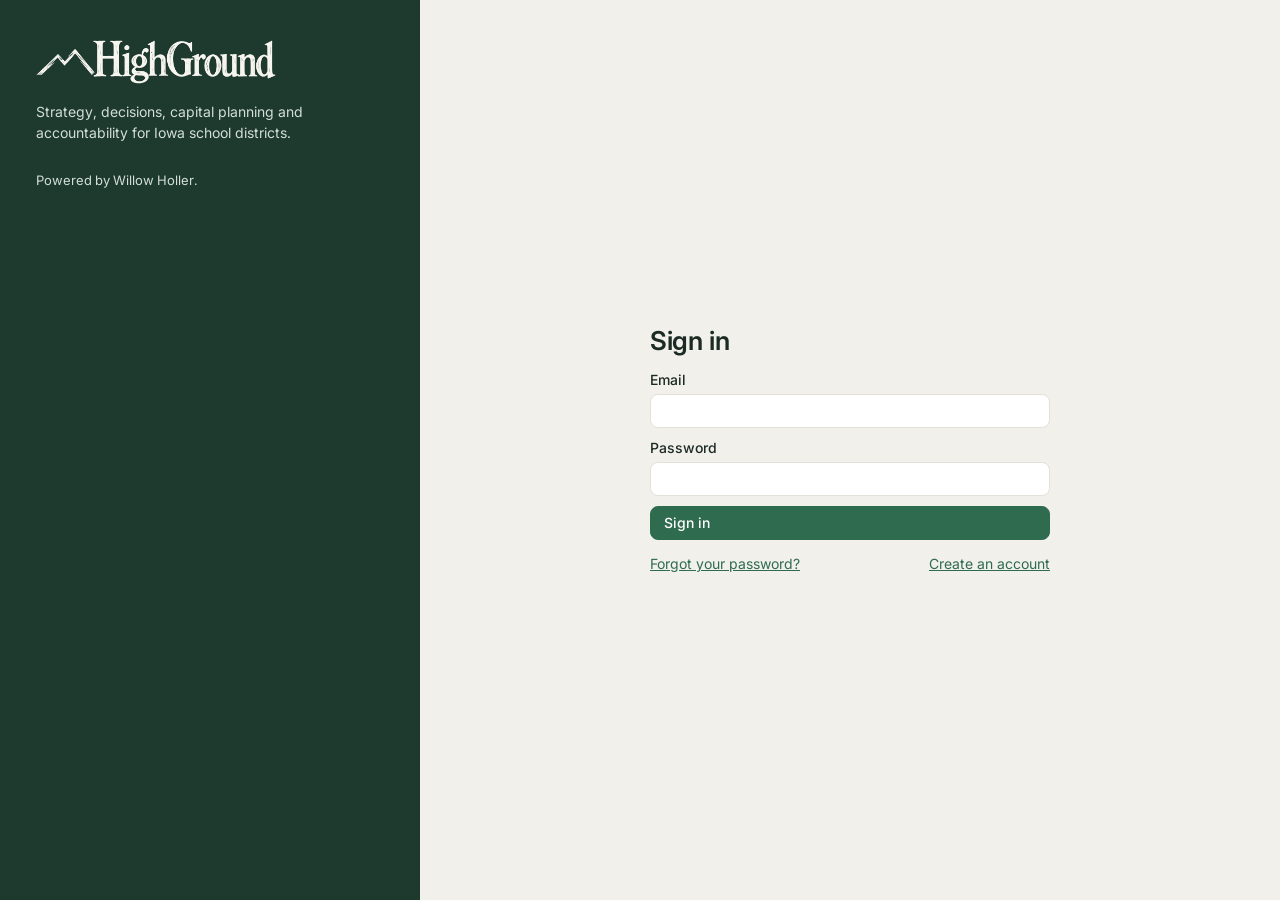
==== commit a96c8859: "Add files via upload" ====
--- a/index.html
+++ b/index.html
@@ -23,6 +23,8 @@
   <noscript><p style="padding:32px">HighGround needs JavaScript turned on.</p></noscript>
   <script src="config.js"></script>
   <script src="api.js"></script>
+  <script src="states.js"></script>
+  <script src="nedata.js"></script>
   <script src="engine.js"></script>
   <script src="capital.js"></script>
   <script src="tax.js"></script>
@@ -37,6 +39,7 @@
   <script src="schedule.js"></script>
   <script src="direction.js"></script>
   <script src="gf.js"></script>
+  <script src="contract.js"></script>
   <script src="report.js"></script>
   <script src="packet.js"></script>
   <script src="peers.js"></script>
--- a/styles.css
+++ b/styles.css
@@ -42,7 +42,7 @@
 .org.lg .org-switch{display:block;margin-top:14px}
 .org>*{min-width:0}
 /* any shape fits: a wide wordmark fills the width (up to 64px tall), a square badge or tall crest stands up to 72px tall */
-.org-logo{display:block;width:auto;height:auto;max-width:100%;max-height:72px;object-fit:contain;margin:0 auto}
+.org-logo{display:block;width:100%;height:auto;max-width:100%;max-height:104px;object-fit:contain;margin:0 auto}
 
 .org.lg .rm{display:none}
 .org-switch{width:100%}
@@ -114,7 +114,7 @@
 .crumb .dot{width:8px;height:8px;border-radius:2px;background:var(--ac)}
 .crumb a{color:var(--muted);text-decoration:none} .crumb a:hover{color:var(--text);text-decoration:underline}
 .chip{height:38px;padding:0 12px;border:1px solid var(--border);border-radius:8px;background:var(--card);display:flex;align-items:center;gap:8px;font-size:14px;min-width:0}
-.chip select{border:0;background:transparent;font-size:14px;max-width:260px;min-width:0;text-overflow:ellipsis}
+.chip select{border:0;background:transparent;font-size:14px;max-width:420px;min-width:0;text-overflow:ellipsis}
 .tile{width:22px;height:22px;border-radius:5px;color:#fff;font-size:10px;font-weight:700;display:flex;align-items:center;justify-content:center;flex-shrink:0}
 a.avatar{text-decoration:none}
 .avatar{width:34px;height:34px;border-radius:17px;background:var(--gold);color:var(--rail);display:flex;align-items:center;justify-content:center;font-weight:700;font-size:13px;border:0;cursor:pointer}
@@ -131,12 +131,12 @@
 @media print{ .frame{display:block} .main{display:block} }
 .scen-top{display:flex;min-width:0}
 .scen-top .ctl{display:flex;align-items:center;gap:6px;height:34px;padding:0 10px;border:1px solid rgba(255,255,255,.14);border-radius:7px;background:rgba(255,255,255,.06);font-size:13px;color:var(--rail-text);white-space:nowrap;min-width:0}
-.scen-top select{border:0;background:transparent;color:#fff;font:inherit;font-weight:500;max-width:240px;min-width:0;cursor:pointer;text-overflow:ellipsis}
+.scen-top select{border:0;background:transparent;color:#fff;font:inherit;font-weight:500;max-width:440px;min-width:200px;cursor:pointer;text-overflow:ellipsis}
 .scen-top select option{color:var(--text);background:#fff}
 .scen-top .ctl.ro b{color:#fff;font-weight:500;overflow:hidden;text-overflow:ellipsis}
 .viewswitch .btn{height:34px}
 .viewswitch .btn.on{background:var(--a-plan);border-color:var(--a-plan);color:#fff}
-@media (max-width: 1180px){ .frame>.topbar .demo-bar{display:none} .frame>.topbar .brand{width:auto} .scen-top select{max-width:160px} }
+@media (max-width: 1180px){ .frame>.topbar .demo-bar{display:none} .frame>.topbar .brand{width:auto} .scen-top select{max-width:300px;min-width:170px} }
 
 /* ---------- blocks ---------- */
 .card{background:var(--card);border:1px solid var(--border);border-radius:10px;padding:14px 16px}
@@ -182,6 +182,17 @@
 @media (max-width: 620px){ div.field.ongoing-field{grid-column:auto} }
 .ong-in{display:flex;align-items:center;gap:6px;flex-wrap:wrap}
 .ong-in input{flex:1 1 120px;min-width:100px}
+.holdback .hb-split{display:grid;grid-template-columns:repeat(auto-fit,minmax(200px,1fr));gap:10px}
+.holdback .hb-toggle{font-weight:400;color:var(--muted)}
+.warntext{color:var(--caution);font-weight:600}
+.contract-card{border:1px solid var(--border);border-radius:10px;padding:12px 14px;background:#fff}
+.contract-card .ctiles{display:grid;grid-template-columns:repeat(auto-fit,minmax(150px,1fr));gap:10px;margin:8px 0}
+.contract-card .ctile{border:1px solid var(--border);border-radius:8px;padding:8px 10px}
+.contract-card .ctile .stat{font-size:20px}
+.contract-card .flags{margin:6px 0 0;padding-left:18px}
+.contract-card .flags li.bad{color:var(--gap)}
+.contract-card .flags li.warn{color:var(--caution)}
+.contract-form .fgrid{grid-template-columns:repeat(auto-fit,minmax(170px,1fr))}
 .ong-in select{flex:0 1 auto}
 .ong-unit{font-weight:600;color:var(--muted);min-width:12px;text-align:center}
 .field input.prefilled{background:#FFF8E6;border-color:#C9A24A}
@@ -248,9 +259,6 @@
   .main{touch-action:pan-y pinch-zoom}
   .scroll,.tabs,[data-scroll-x]{touch-action:pan-x pan-y pinch-zoom}
   img,svg,canvas,video{max-width:100%}
-  /* pickers in a page (scenario, costs from, type): label on top, the choice full width */
-  .content .row > .chip{flex:1 1 100%;height:auto;min-height:48px;flex-direction:column;align-items:stretch;gap:2px;padding:6px 12px}
-  .content .row > .chip select{max-width:none;width:100%;height:30px;font-size:16px;padding:0}
   .content .row > .btn{flex:0 1 auto}
   .outlist{grid-template-columns:1fr}
   /* sub-menus wrap onto a second line instead of scrolling out of sight */
@@ -278,7 +286,6 @@
   .auth-side{display:none}
   /* iPhone: Safari zooms into any field under 16px and the page then drifts; a card centred in a full-height box
      also re-centres as the keyboard opens. Fields at 16px, card pinned to the top. */
-  input,select,textarea{font-size:16px}
   .auth-main{align-items:flex-start;padding:24px 18px 40px}
   .auth-mobile-brand{display:block;margin-bottom:6px}
   .auth .btn,.auth .field input{height:44px}
@@ -296,13 +303,15 @@
 .legend i{display:inline-block;width:11px;height:11px;border-radius:2px;margin-right:5px;vertical-align:-1px}
 .capchart{width:100%;min-width:560px;height:auto;display:block}
 .capchart .b-lab{font:600 11px var(--sans);fill:var(--muted);text-anchor:middle}
-.capchart .b-lab.warn{fill:var(--gap)}
+.capchart .b-lab.warn{fill:#C2410C}
+.capchart .b-lab.camp{fill:#7A55A8}
+.camptext{color:#7A55A8}
 .capchart .b-fy{font:500 11px var(--sans);fill:var(--muted);text-anchor:middle}
-.b-funds{fill:#5B7FAE;background:#5B7FAE}
-.b-boost{fill:#0F766E;background:#0F766E}
-.b-fin{fill:#2F6B4F;background:#2F6B4F}
-.b-camp{fill:#B42318;background:#B42318}
-.b-over{fill:#F59E0B;background:#F59E0B}
+.b-funds{fill:#2F5D9E;background:#2F5D9E}
+.b-boost{fill:#0E9384;background:#0E9384}
+.b-fin{fill:#B98A1E;background:#B98A1E}
+.b-camp{fill:#7A55A8;background:#7A55A8}
+.b-over{fill:#C2410C;background:#C2410C}
 .cap-grid{display:grid;gap:14px;grid-template-columns:minmax(0,1fr) minmax(0,1fr)}
 .lever{display:flex;flex-direction:column;gap:4px;font-size:14px}
 .lever span{display:flex;justify-content:space-between}
@@ -317,8 +326,8 @@
 .ylist .ok{color:var(--action);font-size:12px;margin-left:4px}
 .chips{display:inline-flex;gap:4px;flex-wrap:wrap;margin-left:4px}
 .fchip{font-size:11px;font-weight:600;padding:1px 6px;border-radius:8px;color:#fff;white-space:nowrap}
-.f-save{background:#3E6190}.f-ppel{background:#2F6B4F}.f-vppel{background:#6A4C93}.f-grants{background:#0891B2}.f-boost{background:#0F766E}.f-camp{background:#B42318}
-@media (max-width: 820px){ .cap-grid{grid-template-columns:1fr} }
+.f-save{background:#2F5D9E}.f-ppel{background:#2F6B4F}.f-vppel{background:#5E9C78}.f-grants{background:#0891B2}.f-boost{background:#0E9384}.f-camp{background:#7A55A8}
+@media (max-width: 820px){ .cap-grid{grid-template-columns:minmax(0,1fr)} }
 
 /* ---------- starting numbers ---------- */
 form.stack.setup{max-width:none}
@@ -406,7 +415,7 @@
 .seg .btn:first-child{border-radius:8px 0 0 8px}
 .seg .btn:last-child{border-radius:0 8px 8px 0;margin-left:-1px}
 .seg .btn.on{background:var(--rail);color:#fff;border-color:var(--rail)}
-.capsearch{height:38px;border:1px solid var(--border);border-radius:8px;padding:0 10px;min-width:200px;background:#fff;font:inherit}
+.capsearch{height:34px;border:1px solid var(--border);border-radius:8px;padding:0 10px;min-width:200px;background:#fff;font:inherit}
 table.captable td{vertical-align:top}
 table.captable tfoot th{border-top:2px solid var(--text);text-align:left}
 table.captable tfoot th.num{text-align:right}
@@ -434,6 +443,7 @@
 .ubar{display:inline-block;position:relative;width:120px;height:8px;background:#ECE8DD;border-radius:4px;vertical-align:middle;margin-top:6px}
 .ubar i{position:absolute;left:0;top:0;bottom:0;background:var(--action);border-radius:4px}
 .ubar i.hot{background:#C27A00}
+.ubar.ub-pace i{background:#2F6B4F}.ubar.ub-ahead i{background:#F59E0B}.ubar.ub-over i{background:#B42318}
 .ubar b{position:absolute;top:-3px;width:2px;height:14px;background:var(--text)}
 table.batable td{vertical-align:middle}
 
@@ -787,7 +797,7 @@
 .rk-ladder .rk-seg:first-child{border-radius:10px 0 0 10px}
 .rk-ladder .rk-seg:last-child{border-radius:0 10px 10px 0;border-right:0}
 .rk-seg.rk-fits{background:#2F6B4F}
-.rk-seg.rk-outside{background:#6A4C93}
+.rk-seg.rk-outside{background:#7A55A8}
 .rk-seg.rk-fill{background:#0891B2}
 .rk-seg.rk-alone{background:#F59E0B;color:#3B2600}
 .rk-seg.rk-below{background:#94A3B8}
@@ -798,7 +808,7 @@
 .rk-bar i{display:block;height:100%;border-radius:3px}
 table.ranktable tr.rk-row td:first-child{border-left:4px solid transparent}
 table.ranktable tr.rk-r-fits td:first-child{border-left-color:#2F6B4F}
-table.ranktable tr.rk-r-outside td:first-child{border-left-color:#6A4C93}
+table.ranktable tr.rk-r-outside td:first-child{border-left-color:#7A55A8}
 table.ranktable tr.rk-r-fill td:first-child{border-left-color:#0891B2}
 table.ranktable tr.rk-r-alone td:first-child{border-left-color:#F59E0B}
 table.ranktable tr.rk-r-below td:first-child{border-left-color:#94A3B8}
@@ -842,7 +852,7 @@
 .fi-tile.wt-gf{border-left-color:#F59E0B}.fi-tile.wt-gf .fi-tag{background:#FFF7ED;color:#C2410C}
 .fi-tile.wt-hold{border-left-color:#3E6190}.fi-tile.wt-hold .fi-tag{background:#EEF3F8;color:#22394F}
 .fi-tile.wt-later{border-left-color:#0891B2}.fi-tile.wt-later .fi-tag{background:#E6F6FA;color:#0E6A80}
-.fi-tile.wt-other{border-left-color:#6A4C93}.fi-tile.wt-other .fi-tag{background:#F1ECF7;color:#4B3470}
+.fi-tile.wt-other{border-left-color:#7A55A8}.fi-tile.wt-other .fi-tag{background:#F1ECF7;color:#4B3470}
 .fi-warn{margin:0 0 10px;padding-left:18px}
 ol.mv-grid{list-style:none;padding:0;margin:10px 0;display:grid;gap:12px;grid-template-columns:repeat(auto-fill,minmax(300px,1fr))}
 .mv-card{display:flex;flex-direction:column;gap:8px;padding:14px 16px;border:1px solid var(--border);border-top:4px solid #2F6B4F;border-radius:12px;background:var(--card)}
@@ -865,3 +875,488 @@
 .cost-sum{display:flex;flex-wrap:wrap;gap:10px;align-items:center;justify-content:space-between;padding:10px 12px;margin:8px 0;border-radius:10px;background:#F7F8F6;border:1px solid var(--border)}
 .cost-sum:empty{display:none}
 .cost-funds{display:flex;gap:6px;flex-wrap:wrap}
+
+/* 15 Oct: a folded warning (details.notice) keeps its icon, arrow and words on one line */
+details.fold.notice{padding:0 14px 0 40px;border-radius:10px}
+details.fold.notice::before{top:16px;left:14px}
+details.fold.notice>summary{padding:11px 0;font-size:14.5px;line-height:1.35}
+details.fold.notice>summary::before{border-color:currentColor}
+details.fold.notice[open]>summary{border-bottom-color:#FED7AA}
+/* Rank & fund: the funding-line column stays narrow and its labels wrap, so names get the room */
+table.ranktable td:nth-child(7){width:180px;min-width:150px;max-width:210px}
+table.ranktable td:nth-child(7) .st{white-space:normal;display:inline-block;line-height:1.3}
+table.ranktable td:nth-child(3){min-width:170px}
+/* scenario lock: an icon, not the word */
+.lockic{display:inline-flex;vertical-align:-2px;color:var(--muted);margin-left:6px}
+/* Budget vs. actual: one key under the table */
+.ubar-key{display:flex;gap:16px;flex-wrap:wrap;align-items:center;font-size:12.5px;color:var(--muted);margin-top:10px}
+.ubar-key span{display:inline-flex;align-items:center;gap:6px}
+.ubar-key i{display:inline-block;width:18px;height:8px;border-radius:2px}
+.ubar-key i.tick{width:2px;height:12px;background:var(--text);border-radius:0}
+.ubar-key i.pace{background:#2F6B4F}.ubar-key i.ahead{background:#F59E0B}.ubar-key i.over{background:#B42318}
+/* the community page opened from the home-screen app: a way back */
+.pub-back{display:flex;align-items:center;gap:8px;padding:8px 14px;padding-top:calc(8px + env(safe-area-inset-top));background:#1E3A2F;color:#fff;font-size:14px}
+.pub-back a{color:#fff;font-weight:600;text-decoration:none}
+.pub-foot{margin:28px 0 8px;text-align:center;font-size:12.5px;color:var(--muted)}
+.pub-foot a{color:var(--muted)}
+@media (max-width: 820px){
+  /* phones: the selected sub-menu already says where you are, so the breadcrumb, title and description step aside */
+  .page-head.has-tabs .crumb,.page-head.has-tabs h1,.page-head.has-tabs .lede{position:absolute;width:1px;height:1px;overflow:hidden;clip:rect(0 0 0 0);white-space:nowrap}
+  .page-head.has-tabs:not(:has(.right > *)){position:absolute;width:1px;height:1px;overflow:hidden;clip:rect(0 0 0 0)}
+  .tabs{gap:2px 4px;margin-top:-4px}
+  .tabs a{padding:5px 10px;font-size:14px}
+}
+
+/* a title that opens its editor (15 Oct: the name is the link everywhere, no separate Edit column) */
+a.titlelink{color:inherit;text-decoration:none}a.titlelink:hover{color:var(--action);text-decoration:underline;text-underline-offset:3px}
+
+/* status pills on Budget vs. actual: the same three colours as the bars (15 Oct) */
+.pill{display:inline-block;font-size:12px;font-weight:600;padding:1px 8px;border-radius:10px;white-space:nowrap;border:1px solid transparent}
+.pill.p-pace{background:#EAF3EE;color:#2F6B4F;border-color:#BFDCC9}
+.pill.p-ahead{background:#FFF7ED;color:#B45309;border-color:#FDBA74}
+.pill.p-over{background:#FEF3F2;color:#B42318;border-color:#FECDCA}
+
+/* ---------- District plan, screen version (15 Oct): a plan to look at, not a report; printing uses the tables ---------- */
+.printonly{display:none}
+@media print{ .printonly{display:block} .screenonly{display:none !important} }
+.bp-hero{border-radius:16px;overflow:hidden;background:var(--card);border:1px solid var(--border);box-shadow:0 1px 2px rgba(0,0,0,.04)}
+.bp-hero-top{background:var(--bp);color:#fff;padding:22px 24px 20px;background-image:linear-gradient(135deg,rgba(255,255,255,.10),rgba(0,0,0,.12))}
+.bp-hero-top .small{opacity:.85;letter-spacing:.02em}
+.bp-hero-top h2{color:#fff;font-size:28px;line-height:1.15;margin:6px 0 4px}
+.bp-sub{font-size:13.5px;opacity:.85}
+.bp-stats{display:grid;grid-template-columns:repeat(4,minmax(0,1fr))}
+.bp-stats>div{padding:16px 22px;border-right:1px solid var(--border);display:flex;flex-direction:column;gap:2px}
+.bp-stats>div:last-child{border-right:0}
+.bp-stats b{font-size:26px;line-height:1.1;font-variant-numeric:tabular-nums}
+.bp-stats span{font-size:13px;color:var(--muted)}
+.bp-stats .bp-short b{color:#C2410C}.bp-stats .bp-ok b{color:#2F6B4F}
+.bp-goals{display:grid;grid-template-columns:repeat(auto-fit,minmax(280px,1fr));gap:14px}
+.bp-goal{background:var(--card);border:1px solid var(--border);border-top:6px solid var(--g);border-radius:14px;padding:16px 18px;display:flex;flex-direction:column;gap:8px}
+.bp-goal-n{font-size:12px;font-weight:700;letter-spacing:.06em;text-transform:uppercase;color:var(--g)}
+.bp-goal h3{margin:0;font-size:18px;line-height:1.25}
+.bp-why{margin:0;font-size:14px;color:var(--muted)}
+.bp-score{display:flex;align-items:center;gap:8px;flex-wrap:wrap;font-size:14px}
+.bp-big{font-size:28px;font-weight:700;color:var(--g);line-height:1}
+.bp-score .dots{display:inline-flex;gap:4px}
+.bp-measures{list-style:none;margin:0;padding:0;display:flex;flex-direction:column;gap:8px}
+.bp-measures li{display:grid;grid-template-columns:1fr auto;gap:2px 10px;font-size:13.5px;padding-left:10px;border-left:3px solid #CBD5E1}
+.bp-measures li.ms-off{border-left-color:#B42318}.bp-measures li.ms-on,.bp-measures li.ms-met{border-left-color:#2F6B4F}
+.bp-mval{text-align:right;font-variant-numeric:tabular-nums;white-space:nowrap}
+.bp-mbar{grid-column:1/-1;height:5px;background:#ECE8DD;border-radius:3px;overflow:hidden}
+.bp-mbar i{display:block;height:100%;background:var(--g)}
+.bp-chip{margin-top:auto;align-self:flex-start;font-size:12.5px;font-weight:600;padding:3px 10px;border-radius:999px;background:#F1F5F9;color:#334155}
+.bp-inits{display:grid;grid-template-columns:repeat(auto-fill,minmax(240px,1fr));gap:10px}
+.bp-init{border:1px solid var(--border);border-radius:10px;padding:12px 14px;display:flex;flex-direction:column;gap:4px;background:#FCFCFB}
+.bp-init.prop{border-style:dashed}
+.bp-init-name{font-weight:600;font-size:14.5px}
+.bp-init-cost{font-size:17px;font-weight:700;font-variant-numeric:tabular-nums}
+.bp-fund{color:#2F5D9E}
+.bp-years{display:flex;gap:10px;overflow-x:auto;padding-bottom:4px}
+.bp-year{flex:1 0 120px;display:flex;flex-direction:column;gap:4px;min-width:120px}
+.bp-ybar{height:90px;display:flex;align-items:flex-end;background:#F6F4EE;border-radius:6px;overflow:hidden}
+.bp-ybar i{display:block;width:100%;background:var(--ac,#2F6B4F);border-radius:6px 6px 0 0}
+.bp-yfy{font-weight:700;font-size:14px}.bp-ytot{font-size:13px;color:var(--muted);font-variant-numeric:tabular-nums}
+.bp-year ul{margin:2px 0 0;padding-left:16px;font-size:12.5px}
+.bp-funds{display:flex;flex-direction:column;gap:14px}
+.bp-fname{font-weight:600;font-size:14px;margin-bottom:4px}
+.bp-fbars{display:flex;flex-direction:column;gap:3px}
+.bp-fbars span{display:block;height:10px;border-radius:4px;min-width:3px}
+.bp-fbars .in{background:#9DB8DA}.bp-fbars .out{background:#2F6B4F}
+@media (max-width: 820px){ .bp-stats{grid-template-columns:repeat(2,minmax(0,1fr))} .bp-stats>div:nth-child(2){border-right:0} .bp-stats>div:nth-child(-n+2){border-bottom:1px solid var(--border)} .bp-hero-top h2{font-size:22px} }
+
+/* ---------- status dots (district plan, priorities, community page) ---------- */
+.dots{display:inline-flex;gap:5px;flex-wrap:wrap;align-items:center}
+.dots .dot{display:inline-block;width:11px;height:11px;border-radius:50%;background:#CBD5E1}
+.dots .dot.met{background:#1E3A2F}.dots .dot.on{background:#5E9C78}.dots .dot.off{background:#B42318}.dots .dot.nd{background:#D6D3CB}
+.pill.p-none{background:#F1F5F9;color:#475569;border-color:#E2E8F0}
+
+/* ---------- Priorities (15 Oct): cards across the top, the selected one in detail ---------- */
+.prio-tools{align-items:center}
+.pc-row{display:grid;grid-template-columns:repeat(auto-fit,minmax(230px,1fr));gap:12px}
+.pc{all:unset;box-sizing:border-box;cursor:pointer;background:var(--card);border:1px solid var(--border);border-top:6px solid var(--g);border-radius:14px;padding:14px 16px;display:flex;flex-direction:column;gap:7px;transition:box-shadow .15s,transform .15s}
+div.pc{cursor:default}
+button.pc:hover{box-shadow:0 4px 14px rgba(0,0,0,.08)}
+button.pc:focus-visible{outline:3px solid var(--g);outline-offset:2px}
+.pc.on{box-shadow:0 0 0 2px var(--g),0 6px 18px rgba(0,0,0,.08)}
+.pc-n{font-size:11.5px;font-weight:700;letter-spacing:.06em;text-transform:uppercase;color:var(--g)}
+.pc-name{font-size:16.5px;font-weight:700;line-height:1.25;color:var(--text)}
+.pc-score{display:flex;align-items:baseline;gap:6px;font-size:13.5px;color:var(--muted)}
+.pc-big{font-size:30px;font-weight:800;line-height:1;color:var(--g)}
+.pc-off{font-size:13px;color:#B42318;font-weight:600}
+.pc-chips{display:flex;gap:6px;flex-wrap:wrap;margin-top:auto}
+.pc-chips span{font-size:12px;font-weight:600;padding:2px 9px;border-radius:999px;background:#F1F5F9;color:#334155}
+.pd{display:flex;flex-direction:column;gap:14px}
+.pd-head{border-left:5px solid var(--g);padding-left:14px}
+.pd-head h2{margin:2px 0 4px;font-size:22px}
+.pd-why{margin:0 0 4px;color:var(--muted);font-size:14.5px}
+.pd-attn{background:#FEF3F2;border:1px solid #FECDCA;border-radius:10px;padding:10px 14px}
+.pd-attn h4{margin:0 0 6px;color:#B42318}
+.pd-ok{background:#EAF3EE;border:1px solid #BFDCC9;color:#2F6B4F;border-radius:10px;padding:9px 14px;font-weight:600;font-size:14px}
+.pd-out h4{margin:0 0 6px;font-size:15px}
+.pm-list{list-style:none;margin:0;padding:0;display:flex;flex-direction:column}
+.pm{display:grid;grid-template-columns:minmax(160px,1.4fr) minmax(150px,1.2fr) 110px 112px auto;gap:4px 14px;align-items:center;padding:8px 0 8px 10px;border-bottom:1px solid var(--border);border-left:3px solid #CBD5E1}
+.pm:last-child{border-bottom:0}
+.pm.ms-offtrack{border-left-color:#B42318}.pm.ms-ontrack,.pm.ms-met{border-left-color:#2F6B4F}
+.pm-name{font-weight:600;font-size:14px}
+.pm-val{font-size:13.5px;font-variant-numeric:tabular-nums}
+.pm .bp-mbar{display:block;height:6px;background:#ECE8DD;border-radius:3px;overflow:hidden}
+.pm .bp-mbar i{display:block;height:100%;background:var(--g)}
+.pm-st{text-align:right}
+.pi-cards{display:grid;grid-template-columns:repeat(auto-fill,minmax(210px,1fr));gap:8px}
+.pi{border:1px solid var(--border);border-left:4px solid #94A3B8;border-radius:8px;padding:9px 12px;background:#FCFCFB;display:flex;flex-direction:column;gap:3px}
+.pi-name{font-weight:600;font-size:14px}
+.pi.st-edge-approved,.pi.st-edge-underway,.pi.st-edge-done{border-left-color:#2F6B4F}
+.pi.st-edge-proposed,.pi.st-edge-idea,.pi.st-edge-analysis{border-left-color:#2F5D9E}
+.pi.st-edge-deferred{border-left-color:#B98A1E}
+.pd-edit{margin-top:12px;font-size:13.5px}
+ol.prio-arrange{margin:0;padding-left:20px;display:flex;flex-direction:column;gap:6px}
+ol.prio-arrange li{display:list-item}
+ol.prio-arrange li>span:first-child{display:inline-block;min-width:60%;font-weight:600}
+@media (max-width: 820px){
+  .pc-row{display:flex;overflow-x:auto;scroll-snap-type:x mandatory;gap:10px;padding-bottom:6px;-webkit-overflow-scrolling:touch}
+  .pc{flex:0 0 78%;scroll-snap-align:start}
+  .pm{grid-template-columns:1fr auto;gap:3px 10px}
+  .pm-name{grid-column:1/2}.pm-st{grid-column:2/3;grid-row:1}.pm-val{grid-column:1/-1}.pm-bar{grid-column:1/-1}.pm-trend{display:none}
+}
+
+/* ---------- Community page as the district blueprint (15 Oct) ---------- */
+.pub-hero{border-radius:16px;overflow:hidden;background:var(--bp);color:#fff;background-image:linear-gradient(135deg,rgba(255,255,255,.10),rgba(0,0,0,.16))}
+.pub-hero-in{padding:26px 26px 18px}
+.pub-hero-in .small{opacity:.85}
+.pub-hero h1{color:#fff;font-size:32px;line-height:1.1;margin:6px 0 8px}
+.pub-hero p{margin:0 0 14px;max-width:62ch;opacity:.92;font-size:15.5px}
+.pub-hero-stats{display:flex;gap:28px;flex-wrap:wrap}
+.pub-hero-stats div{display:flex;flex-direction:column}
+.pub-hero-stats b{font-size:26px;line-height:1.1}
+.pub-hero-stats span{font-size:13px;opacity:.85}
+.pub-nav{display:flex;gap:4px;flex-wrap:wrap;padding:8px 18px 12px;background:rgba(0,0,0,.14)}
+.pub-nav a{color:#fff;text-decoration:none;font-size:14px;font-weight:600;padding:6px 12px;border-radius:999px;background:rgba(255,255,255,.12)}
+.pub-nav a:hover{background:rgba(255,255,255,.24)}
+.pub-sec{display:flex;flex-direction:column;gap:12px;scroll-margin-top:16px}
+.pub-sec>h2{font-size:22px;margin:10px 0 0}
+.pc-why{font-size:13.5px;color:var(--muted);line-height:1.4}
+h3.pub-pri{display:flex;align-items:baseline;gap:8px;border-left:5px solid var(--g);padding-left:10px}
+details.pub-how{border-top:5px solid var(--g)}
+details.pub-how>summary{display:flex;align-items:baseline;gap:8px;cursor:pointer;padding:4px 0 10px;flex-wrap:wrap}
+details.pub-how .pd-head{display:none}
+@media (max-width: 820px){ .pub-hero h1{font-size:25px} .pub-hero-in{padding:20px 18px 14px} .pub-hero-stats{gap:18px} }
+
+/* ---------- live community surveys (15 Oct) ---------- */
+.sv-top h3{display:flex;gap:8px;align-items:center}
+.sv-share{background:#F6F8F7;border:1px solid var(--border);border-radius:10px;padding:12px 14px;margin:10px 0;display:flex;flex-direction:column;gap:8px}
+.sv-share input[readonly]{flex:1;min-width:220px;font-family:var(--mono,monospace);font-size:13px}
+.sv-share textarea{width:100%;font-size:13.5px}
+.sv-ideas{margin:0;padding-left:18px;display:flex;flex-direction:column;gap:4px;max-height:360px;overflow:auto}
+h3.sec-h{margin:18px 0 4px;font-size:16px;color:var(--muted)}
+.sv-invite{display:flex;justify-content:space-between;align-items:center;gap:14px;flex-wrap:wrap;border-left:6px solid #7A55A8}
+.sv-invite h3{margin:0 0 2px}
+.sv-form fieldset.sv-q{border:0;padding:8px 0;margin:0;border-bottom:1px solid var(--border)}
+.sv-form fieldset.sv-q:last-child{border-bottom:0}
+.sv-form legend{font-weight:600;font-size:15px;padding:0;margin-bottom:6px}
+.sv-scale{display:flex;gap:8px}
+.sv-scale label{display:inline-flex}
+.sv-scale input{position:absolute;opacity:0;pointer-events:none}
+.sv-scale span{display:inline-flex;align-items:center;justify-content:center;width:44px;height:44px;border-radius:10px;border:1px solid var(--border);background:#fff;font-weight:700;cursor:pointer}
+.sv-scale input:checked+span{background:#2F6B4F;color:#fff;border-color:#2F6B4F}
+.sv-scale input:focus-visible+span{outline:3px solid #2F5D9E;outline-offset:2px}
+.sv-done h2{margin-top:0}
+
+/* 15 Oct, second pass ---------------------------------------------------------- */
+/* "(optional)" stays on its label's line */
+.field .opt{font-weight:400;color:var(--muted);font-size:12.5px}
+.fgrid{align-items:end}
+/* folded warnings: the heading keeps its colour; the explanation reads as normal text */
+details.fold.notice>*:not(summary){color:var(--text)}
+details.fold.notice li{color:var(--text)}
+details.fold.notice li::marker{color:#C2410C}
+/* Community input: the reminder sits on its own above the card; the reminder setting lines up with the button */
+.sv-due{margin-bottom:0}
+.sv-top-row{align-items:center;flex-wrap:wrap;gap:10px}
+.sv-remind{display:inline-flex;align-items:center;gap:6px;color:var(--muted)}
+.sv-remind select{font-size:13px}
+/* Priorities detail, calmer: plain sections, neutral tables, colour only on the status dot */
+.pd{gap:20px}
+.pd-head{border-left:0;padding-left:0;border-bottom:1px solid var(--border);padding-bottom:12px}
+.pd-label{font-size:12px;font-weight:700;letter-spacing:.06em;text-transform:uppercase;color:var(--g)}
+.pd-head h2{font-size:21px;margin:2px 0 4px}
+.pd-sec-h{font-size:13px;font-weight:700;letter-spacing:.05em;text-transform:uppercase;color:var(--muted);margin:0 0 8px}
+.pd-outcome{margin-bottom:14px}
+.pd-oname{font-weight:700;font-size:15px;margin-bottom:4px}
+table.pd-mt,table.pd-it{width:100%;border-collapse:collapse;font-size:14px}
+table.pd-mt th,table.pd-it th{font-size:12px;font-weight:600;color:var(--muted);text-align:left;padding:4px 8px 4px 0;border-bottom:1px solid var(--border)}
+table.pd-mt td,table.pd-it td{padding:7px 8px 7px 0;border-bottom:1px solid #EFEDE7;vertical-align:top}
+table.pd-mt tr:last-child td,table.pd-it tr:last-child td{border-bottom:0}
+table.pd-mt td.pm-n{width:34%}
+table.pd-mt td.pm-s{white-space:nowrap;width:110px}
+table.pd-mt tr.is-off td.pm-s{color:#B42318;font-weight:600}
+table.pd-it th.num,table.pd-it td.num{text-align:right}
+.pd-edit{border-top:1px solid var(--border);padding-top:10px}
+/* Edit priorities */
+ol.prio-arrange li{display:flex;justify-content:space-between;align-items:flex-start;gap:12px;padding:8px 0;border-bottom:1px solid var(--border)}
+ol.prio-arrange li:last-child{border-bottom:0}
+.pe-name a{font-weight:600}
+ul.prio-retired{list-style:none;padding:0;margin:0}
+ul.prio-retired li{display:flex;justify-content:space-between;align-items:center;gap:12px;padding:6px 0}
+/* measure tables under each outcome share the same column widths, so they line up down the page */
+table.pd-mt{table-layout:fixed}
+table.pd-mt th:nth-child(1){width:36%}table.pd-mt th:nth-child(2){width:20%}table.pd-mt th:nth-child(3){width:28%}table.pd-mt th:nth-child(4){width:16%}
+@media (max-width: 820px){ table.pd-mt{table-layout:auto} }
+/* the district's own survey questions */
+.cq-set{display:flex;flex-direction:column;gap:10px}
+.cq-row{border:1px solid var(--border);border-radius:10px;padding:10px 12px;background:#FAFAF8;display:flex;flex-direction:column;gap:8px}
+.cq-row .btn{align-self:flex-start}
+.sv-choices{display:flex;flex-direction:column;gap:6px}
+.sv-choices label{display:flex}
+.sv-choices input{position:absolute;opacity:0;pointer-events:none}
+.sv-choices span{flex:1;padding:11px 14px;border:1px solid var(--border);border-radius:10px;background:#fff;cursor:pointer;font-weight:500}
+.sv-choices input:checked+span{background:#2F6B4F;color:#fff;border-color:#2F6B4F}
+.sv-choices input:focus-visible+span{outline:3px solid #2F5D9E;outline-offset:2px}
+.sv-form textarea{width:100%}
+.cq-res{display:flex;flex-direction:column;gap:12px}
+.cq-res-q{margin-bottom:4px}
+
+/* 21 Oct: the public survey page sits in one centred reading column (it was a 420px form hugging the left edge) */
+.content.sv-page{max-width:780px;margin:0 auto}
+.sv-page form.sv-form{max-width:none;width:100%}
+.sv-page .sv-scale{flex-wrap:wrap}
+.sv-acts{gap:6px;flex-wrap:wrap;justify-content:flex-end}
+.sv-empty{margin:10px 0 0}
+.sv-older{display:flex;flex-direction:column;gap:8px}
+details.sv-past>summary{justify-content:flex-start;flex-wrap:wrap;gap:4px 12px}
+details.sv-past>summary .sv-past-n{font-weight:600}
+details.sv-past>.card{padding:0 0 14px}
+.sv-else{align-items:center;flex-wrap:wrap;gap:10px;margin-top:6px}
+details.sv-past>summary .small{font-weight:400}
+/* 21 Oct: the initiatives table, calmer: name over a muted line, one pill (status), Edit always visible */
+.ini-card table.data td{vertical-align:top;padding-top:11px;padding-bottom:11px}
+.ini-card .ini-name{font-weight:600}
+.ini-card .ini-name a{color:var(--text);text-decoration:none}
+.ini-card .ini-name a:hover{text-decoration:underline}
+.ini-card .ini-sub{font-size:12.5px;color:var(--muted);margin-top:2px;line-height:1.35}
+.ini-card td.num{white-space:nowrap}
+.ini-card td:last-child{text-align:right;white-space:nowrap}
+.ini-card .st{white-space:nowrap}
+/* 21 Oct: initiative editor tidy-up */
+.modal form[data-form=saveProject] .fgrid{align-items:start}
+.modal form[data-form=saveProject] .fgrid > label.field > span:first-child{display:inline-flex;align-items:center;gap:6px}
+.ed-adds{flex-wrap:wrap;margin-top:12px}
+@media (min-width: 821px){
+table.yr-table{width:100%;table-layout:fixed}
+table.yr-table col.c-what{width:17%} table.yr-table col.c-fund{width:18%} table.yr-table col.c-amt{width:15%}
+table.yr-table col.c-fy{width:12%} table.yr-table col.c-grow{width:21%} table.yr-table col.c-x{width:44px}
+table.yr-table td{padding-left:4px;padding-right:4px}
+table.yr-table select,table.yr-table input{width:100%;max-width:none;min-width:0;box-sizing:border-box}
+}
+.ed-takeout{margin-top:16px;padding:12px 14px;border:1px solid var(--border);border-radius:10px;background:#FBFAF7;display:flex;flex-direction:column;gap:10px}
+.ed-takeout .to-list{display:flex;flex-wrap:wrap;gap:6px}
+.ed-takeout .apick.is-locked{opacity:.6}
+[data-ed-double] details.fold.notice{margin-top:12px}
+.ini-card td:nth-child(5) > div:first-child{white-space:nowrap}
+/* 21 Oct: Rank & fund drag handle (the arrows and typed rank stay) */
+table.ranktable td.rk-pos{white-space:nowrap}
+.rk-grip{display:inline-block;width:14px;height:22px;margin-right:6px;vertical-align:middle;cursor:grab;touch-action:none;border-radius:4px;
+  background:radial-gradient(circle,#8A948F 1.4px,transparent 1.6px) 0 0/7px 6px;opacity:.75}
+.rk-grip:hover{opacity:1;background-color:#EEF3F8}
+tr.rk-dragging{background:#EEF3F8 !important;box-shadow:0 2px 10px rgba(0,0,0,.12);position:relative;z-index:2}
+body.rk-drag-on,body.rk-drag-on *{cursor:grabbing !important;user-select:none}
+/* 21 Oct: one calm list of things to check with the business office (fund rules + may be counted twice) */
+details.chk-fold > summary{font-size:15px}
+.chk-list{display:flex;flex-direction:column;gap:10px;padding-left:18px;margin:4px 0 10px}
+.chk-list li{line-height:1.45}
+.chk-tag{display:inline-block;font-size:11px;font-weight:600;letter-spacing:.02em;color:var(--muted);background:#F3F1EB;border-radius:6px;padding:1px 7px;margin-right:4px;vertical-align:1px}
+.chk-btn{margin-top:6px}
+.chk-by{margin-left:6px}
+details.chk-done{margin:4px 0 12px}
+details.chk-done > summary{color:var(--muted);font-weight:500;padding:4px 0}
+.linkbtn{background:none;border:0;padding:0;color:var(--action-dark,#2F6B4F);text-decoration:underline;cursor:pointer;font:inherit}
+.notice.ed-note{position:relative;padding-right:36px}
+.ed-note-x{position:absolute;right:8px;top:6px;border:0;background:none;font-size:18px;line-height:1;color:var(--muted);cursor:pointer;padding:2px 6px}
+ul.yr-plain{list-style:none;padding:0;margin:4px 0 10px;display:flex;flex-direction:column;gap:6px;font-size:14px}
+ul.yr-plain li{padding:8px 12px;border-radius:8px;border-left:4px solid #2F6B4F;background:#F4F8F5}
+ul.yr-plain li.yp-short{border-left-color:#B42318;background:#FBF4F2}
+/* 21 Oct: capital plan chart drill-down */
+.capchart .capyr{cursor:pointer;outline:none}
+.capchart .b-hit{fill:transparent}
+.capchart .capyr:hover .b-hit,.capchart .capyr:focus-visible .b-hit{fill:#EEF3F8}
+.capchart .capyr:hover rect[data-band],.capchart .capyr:focus-visible rect[data-band]{opacity:.85}
+.cap-hint{margin:6px 0 0}
+.cy-bands{display:grid;grid-template-columns:repeat(auto-fit,minmax(200px,1fr));gap:8px}
+.cy-band{display:grid;grid-template-columns:14px 1fr auto;gap:8px;align-items:start;border:1px solid var(--border);border-radius:10px;padding:8px 10px;font-size:14px}
+.cy-band.on{border-color:#2F5D9E;box-shadow:0 0 0 2px #EEF3F8}
+.cy-band i{width:12px;height:12px;border-radius:3px;margin-top:4px;display:inline-block}
+.cy-h{margin:10px 0 2px;font-size:15px}
+ul.cy-list{list-style:none;padding:0;margin:0;display:flex;flex-direction:column}
+ul.cy-list li{display:grid;grid-template-columns:1fr auto;gap:4px 12px;padding:10px 0;border-bottom:1px solid #EFEBE2}
+ul.cy-list li.leftout .cy-name{text-decoration:line-through;color:var(--muted)}
+.cy-acts{grid-column:1/-1;display:flex;flex-wrap:wrap;gap:6px}
+.cy-guide ul{margin:6px 0 0;padding-left:18px}
+details.cap-out-fold > summary{cursor:pointer;list-style:none;display:flex;align-items:center;gap:8px}
+.cbar-row[data-fund-go]{cursor:pointer;border-radius:8px;padding:4px 6px;margin:0 -6px}
+.cbar-row[data-fund-go]:hover,.cbar-row[data-fund-go]:focus-visible{background:#F6F8F7;outline:none}
+.cbar-more{color:var(--action-dark,#2F6B4F);font-weight:500;margin-left:6px}
+.fp-tiles{grid-template-columns:repeat(auto-fit,minmax(170px,1fr))}
+/* 21 Oct: Budget vs. actual, every fund: grouped Revenue / Spending, status under each forecast, fits without scrolling */
+table.ba-funds{width:100%;font-size:13.5px}
+table.ba-funds td.num,table.ba-funds th.num{white-space:nowrap}
+table.ba-funds tr.ba-grp th{text-align:center;font-size:12px;text-transform:uppercase;letter-spacing:.04em;color:var(--muted);border-bottom:2px solid #E4E0D6}
+table.ba-funds td.num .ubar{margin-left:auto;display:block;width:110px}
+table.ba-funds td.num .pill{white-space:nowrap}
+/* 21 Oct: Share → Board reports: each report and packet is an obvious, clickable row; the community page is a button */
+.doc-list{display:flex;flex-direction:column;gap:8px;margin-top:6px}
+a.doc-row{display:grid;grid-template-columns:auto 1fr auto;gap:12px;align-items:center;padding:12px 14px;border:1px solid var(--border);border-radius:10px;background:#fff;color:var(--text);text-decoration:none;transition:border-color .12s,box-shadow .12s}
+a.doc-row:hover,a.doc-row:focus-visible{border-color:var(--action);box-shadow:0 2px 10px rgba(30,58,47,.08);color:var(--text);outline:none}
+.doc-main{display:flex;flex-direction:column;gap:2px;min-width:0}
+.doc-main b{font-size:15px}
+.doc-ic{display:inline-flex;align-items:center;justify-content:center;width:36px;height:36px;border-radius:9px;background:#EEF3F0;color:var(--action-dark,#2F6B4F)}
+.doc-go{color:var(--action);font-weight:600;font-size:14px;white-space:nowrap}
+.doc-card{display:grid;grid-template-columns:auto 1fr auto;gap:14px;align-items:center}
+.doc-card h3{margin:0}
+.doc-card p{margin:2px 0 0}
+.doc-acts{display:flex;gap:8px;flex-wrap:wrap;justify-content:flex-end}
+@media (max-width:700px){.doc-card{grid-template-columns:auto 1fr}.doc-acts{grid-column:1/-1;justify-content:flex-start}}
+.plan-ctl{display:grid;grid-template-columns:1.4fr 1fr 1.2fr;gap:14px 22px;align-items:start}
+.plan-ctl .pc-lab{font-size:12px;font-weight:700;text-transform:uppercase;letter-spacing:.05em;color:var(--muted);margin-bottom:6px}
+.plan-ctl .pc-what{margin:6px 0 0}
+.plan-ctl .pc-name{grid-column:1/-1}
+.plan-ctl .pc-name > summary{color:var(--muted)}
+@media (max-width:1000px){.plan-ctl{grid-template-columns:1fr}}
+/* 21 Oct (c): near the right end, the "money runs out" label sits to the left of the line so it never falls off the card */
+.rk-cut.flip span{left:auto;right:6px}
+/* 21 Oct (c): one size for controls everywhere on a computer: buttons, boxes and pickers 34px tall (small buttons 28px);
+   on a phone they stay larger for fingers */
+.btn{height:34px;padding:0 13px}
+.btn.small{height:28px;padding:0 10px;font-size:13px}
+.chip{height:34px}
+.field input,.field select{height:34px}
+.viewswitch .btn{height:32px}
+/* 21 Oct (d): bigger text and controls only on touch screens (phones, tablets). A narrow window on a computer keeps the
+   computer's sizes: 14px text in every box, 34px controls. */
+@media (max-width: 820px) and (pointer: coarse){
+  input,select,textarea{font-size:16px}
+  /* pickers in a page (scenario, costs from, type): label on top, the choice full width */
+  .content .row > .chip{flex:1 1 100%;height:auto;min-height:48px;flex-direction:column;align-items:stretch;gap:2px;padding:6px 12px}
+  .content .row > .chip select{max-width:none;width:100%;height:30px;font-size:16px;padding:0}
+  .btn{height:40px} .btn.small{height:34px} .field input,.field select{height:40px}
+}
+@media (max-width: 820px) and (pointer: fine){ .content .row{flex-wrap:wrap} .content .row > .chip{flex:0 1 auto;max-width:100%} .content .row > .chip select{max-width:min(420px,60vw)} }
+/* folds inside a card (Other accounts, Leave projects out …) are a compact line, not a tall bar */
+.card details.fold{border-radius:9px;padding:0 12px}
+.card details.fold > summary{padding:8px 0;font-size:14px}
+/* 21 Oct (c): Community page publishing: each option's words stay beside its tick box when the window is narrow;
+   the held-back list is a quiet fold, not an orange alarm; room before the buttons */
+.pub-opts{display:flex;flex-direction:column;gap:8px;margin:4px 0}
+.pub-opts label{display:grid;grid-template-columns:auto minmax(0,1fr);gap:10px;align-items:start;font-size:14px;cursor:pointer}
+.pub-opts input[type=checkbox]{margin:3px 0 0}
+details.held-fold > summary{font-weight:500}
+details.held-fold ul{margin:4px 0 8px;padding-left:18px}
+.pub-acts{margin-top:14px}
+textarea[data-pub-note]{overflow-x:hidden;resize:vertical}
+/* 21 Oct (c): Priorities: which card is open, and that the detail below changed */
+.pc .pc-showing{display:none;font-size:12px;font-weight:700;color:var(--g);margin-top:2px}
+.pc.on{background:color-mix(in srgb,var(--g) 7%,#fff)}
+.pc.on .pc-showing{display:block}
+.pc.on::after{content:"";position:absolute;left:50%;bottom:-9px;margin-left:-8px;border:8px solid transparent;border-bottom:0;border-top-color:var(--g)}
+button.pc{position:relative}
+.card.prio-detail{border-top:6px solid var(--g);scroll-margin-top:80px}
+.card.prio-detail.pd-swap{animation:pdSwap .45s ease-out}
+.card.prio-detail.pd-swap .pd-head{animation:pdFlash 1.1s ease-out}
+@keyframes pdSwap{from{opacity:.25;transform:translateY(10px)}to{opacity:1;transform:none}}
+@keyframes pdFlash{from{background:color-mix(in srgb,var(--g) 18%,#fff)}to{background:transparent}}
+@media (prefers-reduced-motion: reduce){.card.prio-detail.pd-swap,.card.prio-detail.pd-swap .pd-head{animation:none}}
+.card.prio-detail .pd-head{margin:-4px -8px 0;padding:4px 8px 12px;border-radius:8px}
+/* 21 Oct (d): a stacked table cell holding a list reads top to bottom, left-aligned, under its label */
+@media (max-width: 820px){
+  table.stacked td:has(ul){display:block;text-align:left!important}
+  table.stacked td:has(ul)::before{display:block;max-width:none;margin-bottom:2px}
+  table.stacked td ul{margin:0;padding-left:18px;text-align:left}
+}
+/* 21 Oct (d): on a narrower window the initiatives table drops the Owner column (it's in the editor) so the rest fits */
+@media (max-width: 1000px){ .ini-card table.data th:nth-child(4),.ini-card table.data td:nth-child(4){display:none} .ini-card td:first-child{min-width:170px} }
+
+/* ---------- Home, answer first (10 Nov 2026): green panel with the plan in one sentence, live assumptions and the ten-year chart;
+   the ask bar straddles its bottom edge; "This week" cards say where each item came from ---------- */
+.home-hero.hh-dark{background:linear-gradient(180deg,#17322A 0%,var(--rail) 100%);border:0;color:#F1EEE4;padding:22px 26px 86px}
+.hh-dark .hh-hi{color:#B2C6BA}
+.hh-dark .hh-hi span{color:#86A193}
+.hh-grid{display:grid;grid-template-columns:minmax(0,1.3fr) minmax(0,.7fr);gap:18px 40px;align-items:end;margin-top:6px}
+.hh-dark p.lead{font-family:var(--serif);font-weight:500;font-size:34px;line-height:1.16;letter-spacing:-.012em;color:#F1EEE4;max-width:24ch;text-wrap:balance}
+.hh-dark p.lead em{font-style:normal;font-weight:600;color:#D3AE58}
+.hh-dark p.lead .gapn{font-weight:600;color:#F2897C;white-space:nowrap}
+.hh-assume{margin:12px 0 0;font-size:15px;line-height:1.8;color:#B2C6BA;max-width:62ch}
+.hh-scrub{display:inline-flex;align-items:center;border:0;border-bottom:1.5px dashed #D3AE58;border-radius:5px 5px 2px 2px;background:rgba(241,238,228,.09);color:#F1EEE4;font:600 15px/1.45 var(--sans);font-variant-numeric:tabular-nums;padding:0 7px;cursor:ew-resize;touch-action:none;user-select:none}
+.hh-scrub:hover,.hh-scrub[aria-expanded=true]{background:rgba(211,174,88,.24)}
+.hh-reset,.hh-math{border:0;background:transparent;padding:0;color:#86A193;font:inherit;font-size:13.5px;text-decoration:underline;text-underline-offset:3px;cursor:pointer}
+.hh-reset:hover,.hh-math:hover{color:#F1EEE4}
+.hh-figs{display:grid;grid-template-columns:repeat(3,minmax(0,1fr));border-top:1px solid rgba(241,238,228,.16)}
+.hh-figs>div{padding:12px 10px 2px 0;display:flex;flex-direction:column;min-width:0}
+.hh-figs>div+div{padding-left:14px;border-left:1px solid rgba(241,238,228,.16)}
+.hh-figs span{font-size:12.5px;color:#86A193;display:flex;align-items:center;gap:4px}
+.hh-figs b{font:600 25px/1.2 var(--serif);font-variant-numeric:tabular-nums;color:#F1EEE4;margin-top:2px}
+.hh-figs .ok b{color:#8DBBA2} .hh-figs .g b{color:#F2897C}
+.hh-figs .defn{background:rgba(241,238,228,.12);color:#F1EEE4;border-color:transparent}
+.hh-lever{margin-top:14px;max-width:440px;background:var(--card);color:var(--text);border-radius:12px;padding:14px 16px;display:flex;flex-direction:column;gap:6px;box-shadow:0 14px 34px rgba(0,0,0,.25)}
+.hh-lever label{display:flex;justify-content:space-between;gap:12px;font-size:14px}
+.hh-lever label span{font:600 18px var(--serif);font-variant-numeric:tabular-nums}
+.hh-lever input[type=range]{width:100%;accent-color:var(--action)}
+.hh-lever .hh-ends{display:flex;justify-content:space-between;color:var(--muted)}
+.hh-lever p{margin:0;color:var(--muted)}
+.hh-lever .btn{align-self:flex-start}
+.hh-chart{margin-top:20px;overflow-x:auto}
+.hh-chart svg{display:block;width:100%;min-width:600px;font-family:var(--sans)}
+.hc-grid{stroke:rgba(241,238,228,.14)} .hc-grid.d{stroke-dasharray:2 4}
+.hc-ax{font-size:11.5px;fill:#86A193} .hc-yr{font-size:12px;fill:#86A193} .hc-yr.now{fill:#F1EEE4;font-weight:600} .hc-now{font-size:10.5px;fill:#D3AE58}
+.hc-tot{font-size:12px;font-weight:600;fill:#B2C6BA} .hc-tot.g{fill:#F2897C} .hc-lbl{font-size:11.5px;fill:#F1EEE4}
+.hh-foot{display:flex;flex-wrap:wrap;align-items:center;gap:6px 18px;margin-top:4px}
+.hh-legend{display:flex;flex-wrap:wrap;gap:6px 18px;font-size:12.5px;color:#B2C6BA}
+.hh-legend i{display:inline-block;width:10px;height:10px;border-radius:2px;margin-right:7px;vertical-align:-1px}
+.hh-legend .paid{background:#8DBBA2} .hh-legend .boost{background:#D3AE58} .hh-legend .gap{background:repeating-linear-gradient(135deg,#F2897C 0 2px,transparent 2px 4px);outline:1px solid #F2897C}
+.hh-foot .hh-math{margin-left:auto}
+.ha-zone.lift{margin-top:-74px;padding:0 16px;position:relative;z-index:2}
+.ha{background:var(--card);border:1px solid var(--border);border-radius:14px;box-shadow:0 2px 4px rgba(16,24,20,.06),0 16px 36px rgba(16,24,20,.12);padding:8px 8px 12px}
+.ha-row{display:flex;align-items:center;gap:10px;padding:0 4px 0 10px;color:var(--action)}
+.ha-row input{flex:1;min-width:0;height:44px;border:0;background:transparent;font-size:16px;color:var(--text);outline:none}
+.ha-row input::placeholder{color:var(--muted)}
+.ha-chips{display:flex;flex-wrap:wrap;gap:8px;padding:6px 10px 0}
+.ha-lbl{font-size:12px;color:var(--muted);align-self:center}
+.ha-chip{border:1px solid var(--border);background:var(--side);border-radius:999px;padding:5px 12px;font-size:13px;color:var(--muted);cursor:pointer}
+.ha-chip:hover{border-color:var(--action);color:var(--text);background:var(--card)}
+.ha-ans{margin-top:10px;background:var(--card);border:1px solid var(--border);border-radius:12px;overflow:hidden}
+.ha-q{display:flex;align-items:center;gap:10px;justify-content:space-between;padding:9px 12px 9px 18px;border-bottom:1px solid var(--line);font-size:13px;color:var(--muted)}
+.ha-q b{font-weight:500}
+.ha-body{padding:14px 18px 16px;display:flex;flex-direction:column;gap:10px}
+.ha-body h3{font:600 20px/1.3 var(--serif);max-width:52ch;text-wrap:balance}
+.ha-body>p{margin:0;max-width:72ch}
+.ha-opts{display:grid;grid-template-columns:repeat(auto-fit,minmax(200px,1fr));gap:8px}
+.ha-opt{border:1px solid var(--border);border-radius:10px;padding:10px 12px;background:var(--side);display:flex;flex-direction:column;gap:2px}
+.ha-opt .g{color:var(--gap);font-weight:600} .ha-opt .ok{color:var(--live);font-weight:600}
+.ha-list{margin:0;padding-left:18px;display:flex;flex-direction:column;gap:3px}
+.ha-src{font-size:13px;color:var(--muted);border-top:1px solid var(--line);padding-top:8px}
+.ha-src summary{cursor:pointer;font-weight:500}
+.ha-src ul{margin:6px 0 0;padding-left:18px}
+.ha-calc{display:flex;align-items:center;gap:6px;margin:0}
+.wk{display:flex;flex-direction:column;gap:10px}
+.wk-head{display:flex;align-items:center;gap:8px}
+.wk-head h2{font-family:var(--serif);font-size:20px;font-weight:600}
+.wk-head .count{display:inline-grid;place-items:center;min-width:20px;height:20px;padding:0 6px;border-radius:10px;background:var(--caution-bg);color:var(--caution);font-size:12px;font-weight:600}
+.wk-grid{display:grid;grid-template-columns:repeat(auto-fill,minmax(280px,1fr));gap:10px}
+.wk-card{background:var(--card);border:1px solid var(--border);border-radius:12px;padding:12px 14px;display:flex;flex-direction:column;gap:5px;min-width:0}
+.wk-k{display:flex;align-items:center;gap:8px}
+.wk-card .pill{display:inline-flex;align-items:center;gap:5px;font-size:11.5px;font-weight:600;padding:1px 8px;border-radius:999px;background:color-mix(in srgb,var(--ac) 12%,#fff);color:var(--ac);white-space:nowrap}
+.wk-card .pill::before{content:"";width:6px;height:6px;border-radius:50%;background:currentColor}
+.wk-card .pill.sug{background:#F7EFD9;color:#8A6A1F}
+.wk-card h3{font-size:14.5px;line-height:1.35}
+.wk-t{margin:0;font-size:13.5px;line-height:1.45}
+.wk-src{margin:0;display:flex;align-items:flex-start;gap:6px;font-size:12px;color:var(--muted);line-height:1.4}
+.wk-src svg{flex-shrink:0;margin-top:2px}
+.wk-acts{margin-top:auto;padding-top:4px;gap:6px}
+@media (max-width:980px){.hh-grid{grid-template-columns:minmax(0,1fr)}.hh-dark p.lead{font-size:28px}}
+@media (max-width:760px){.home-hero.hh-dark{padding:18px 16px 80px}.hh-dark p.lead{font-size:24px}.hh-figs>div+div{padding-left:10px}.hh-figs b{font-size:19px}.hh-figs span{font-size:11.5px}.ha-zone.lift{padding:0 8px}.hh-foot .hh-math{margin-left:0}}
+.frame.presenting .hh-dark p.lead{font-size:38px}
+
+.hm-sum{display:grid;grid-template-columns:repeat(3,minmax(0,1fr));gap:8px}
+.hm-sum>div{border:1px solid var(--border);border-radius:10px;padding:10px 12px;display:flex;flex-direction:column;gap:2px;background:var(--side)}
+.hm-sum span{font-size:12.5px;color:var(--muted)} .hm-sum b{font:600 20px var(--serif);font-variant-numeric:tabular-nums} .hm-sum .g b{color:var(--gap)}
+.ha-opt .small{color:var(--muted);line-height:1.45}
+@media (max-width:760px){.hm-sum{grid-template-columns:minmax(0,1fr)}}
+.hc-lead{stroke:rgba(241,238,228,.45);stroke-width:1}
+.row.nowrap{flex-wrap:nowrap;gap:6px;align-items:center}
